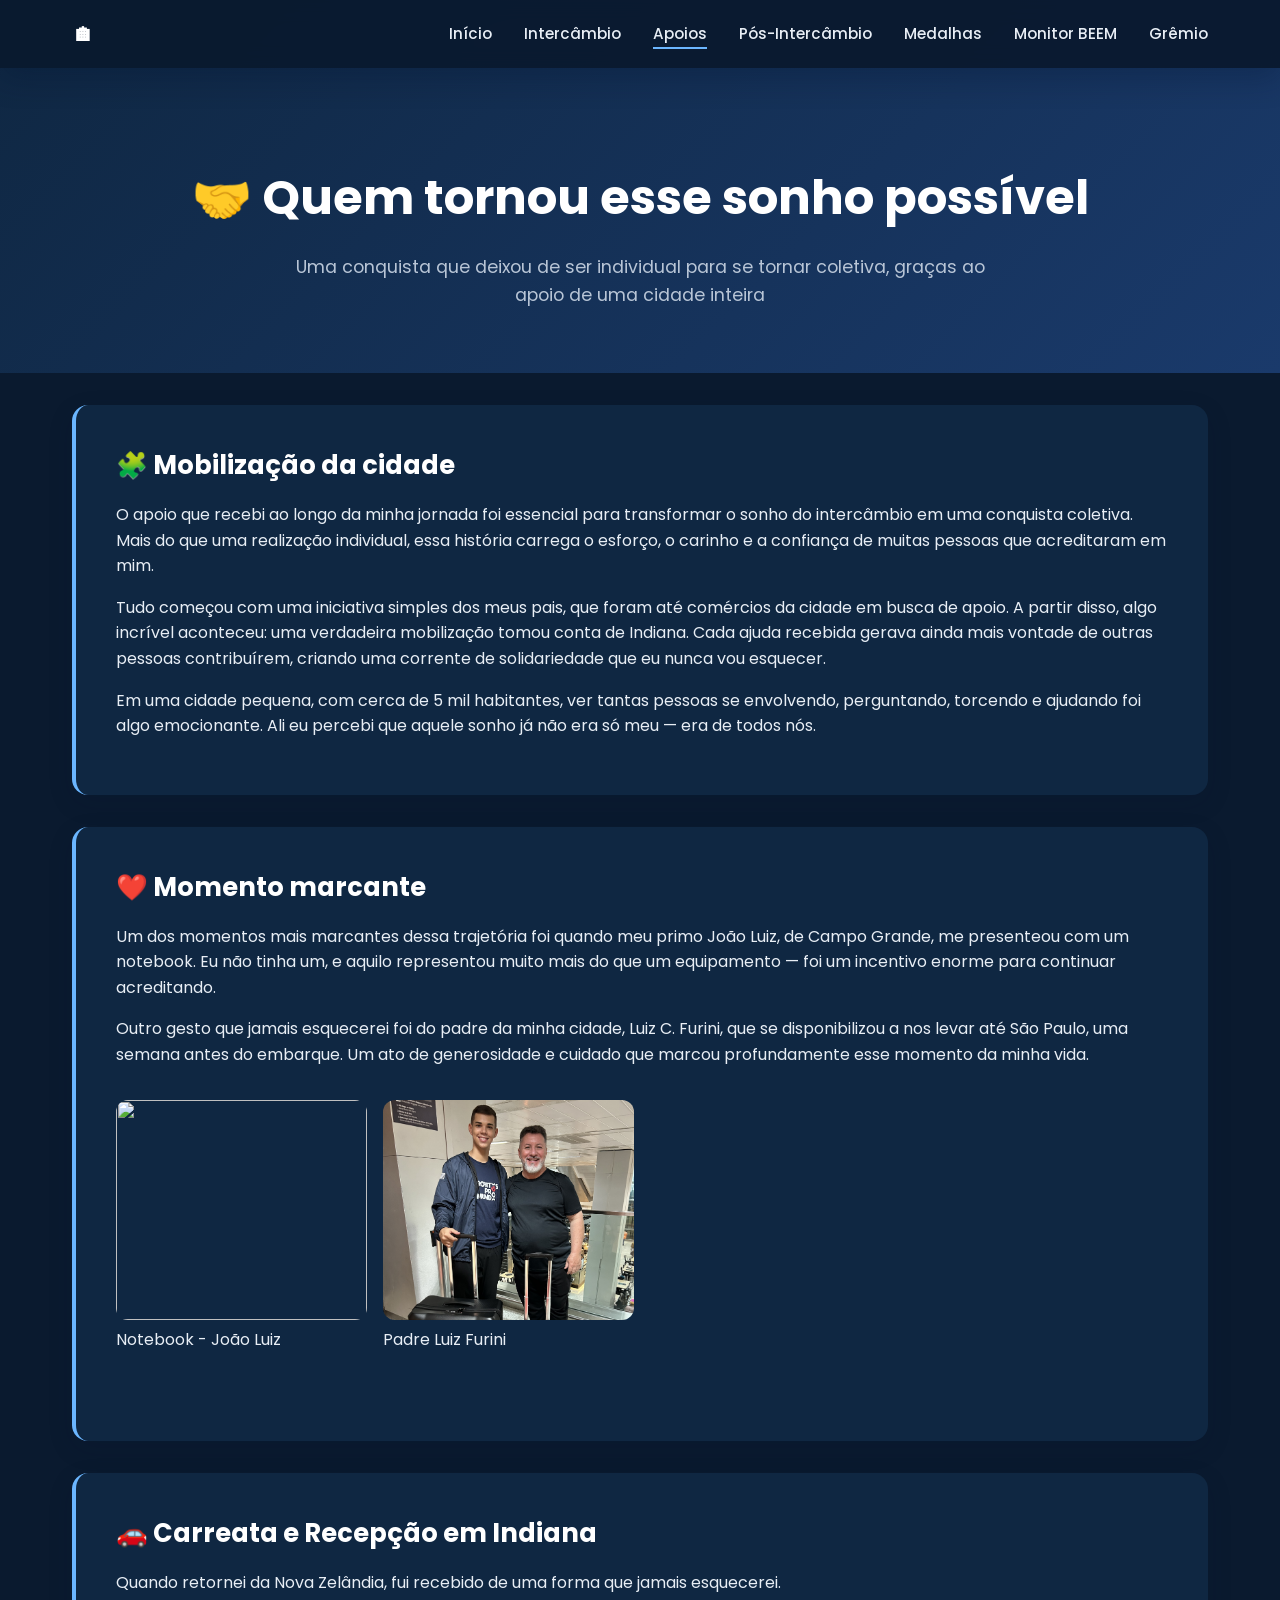
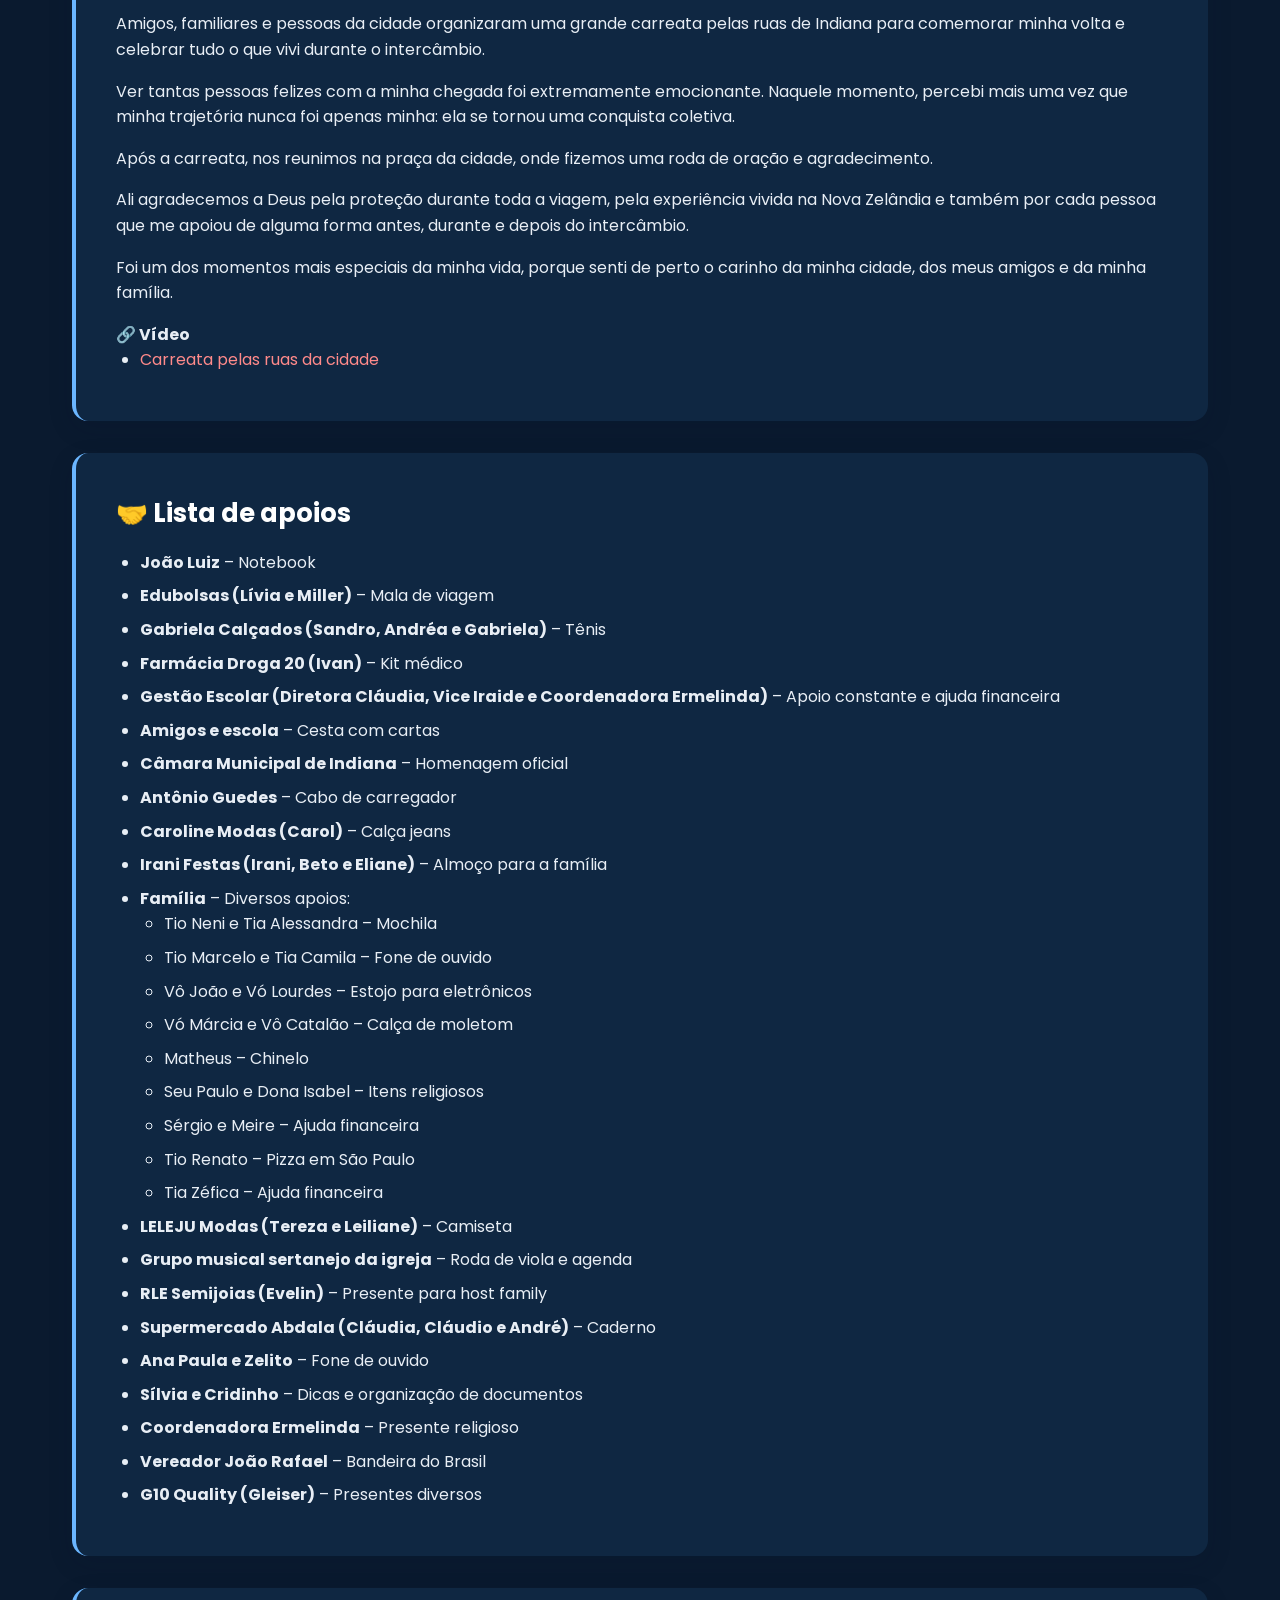
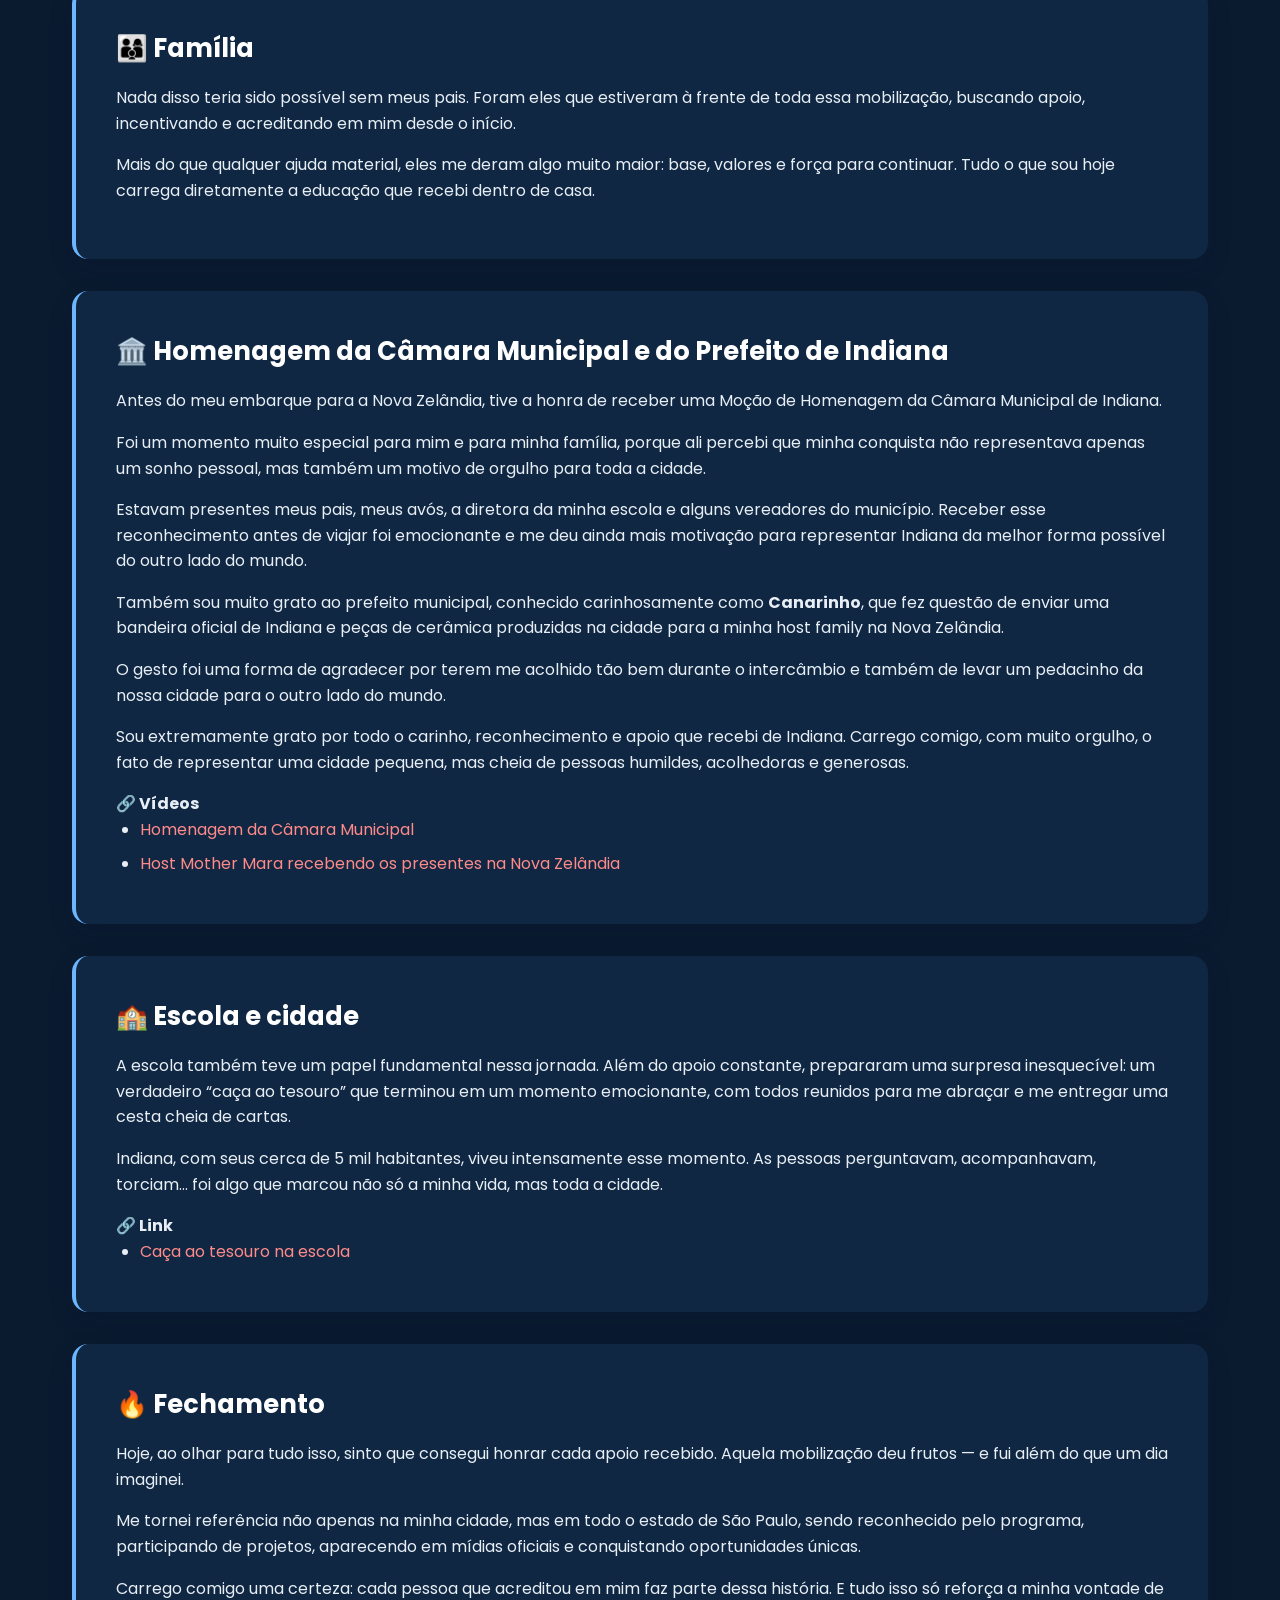
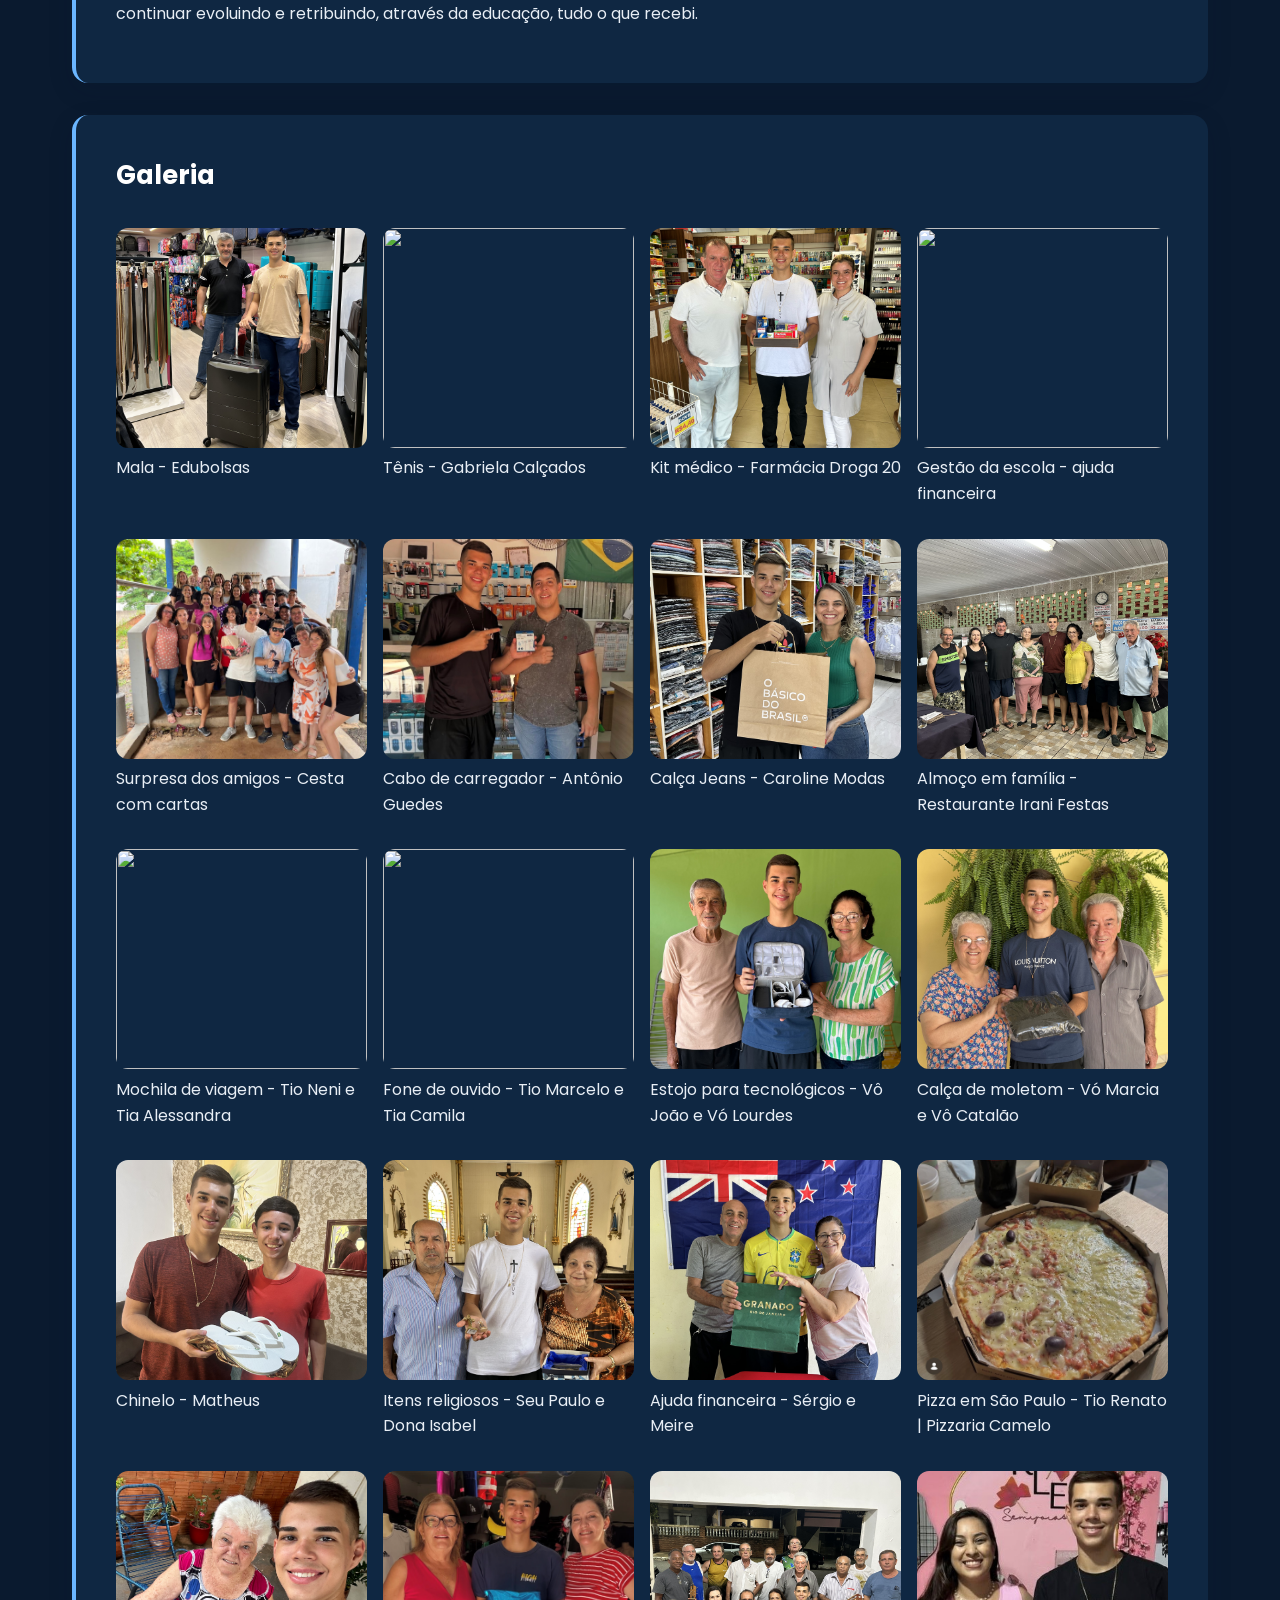
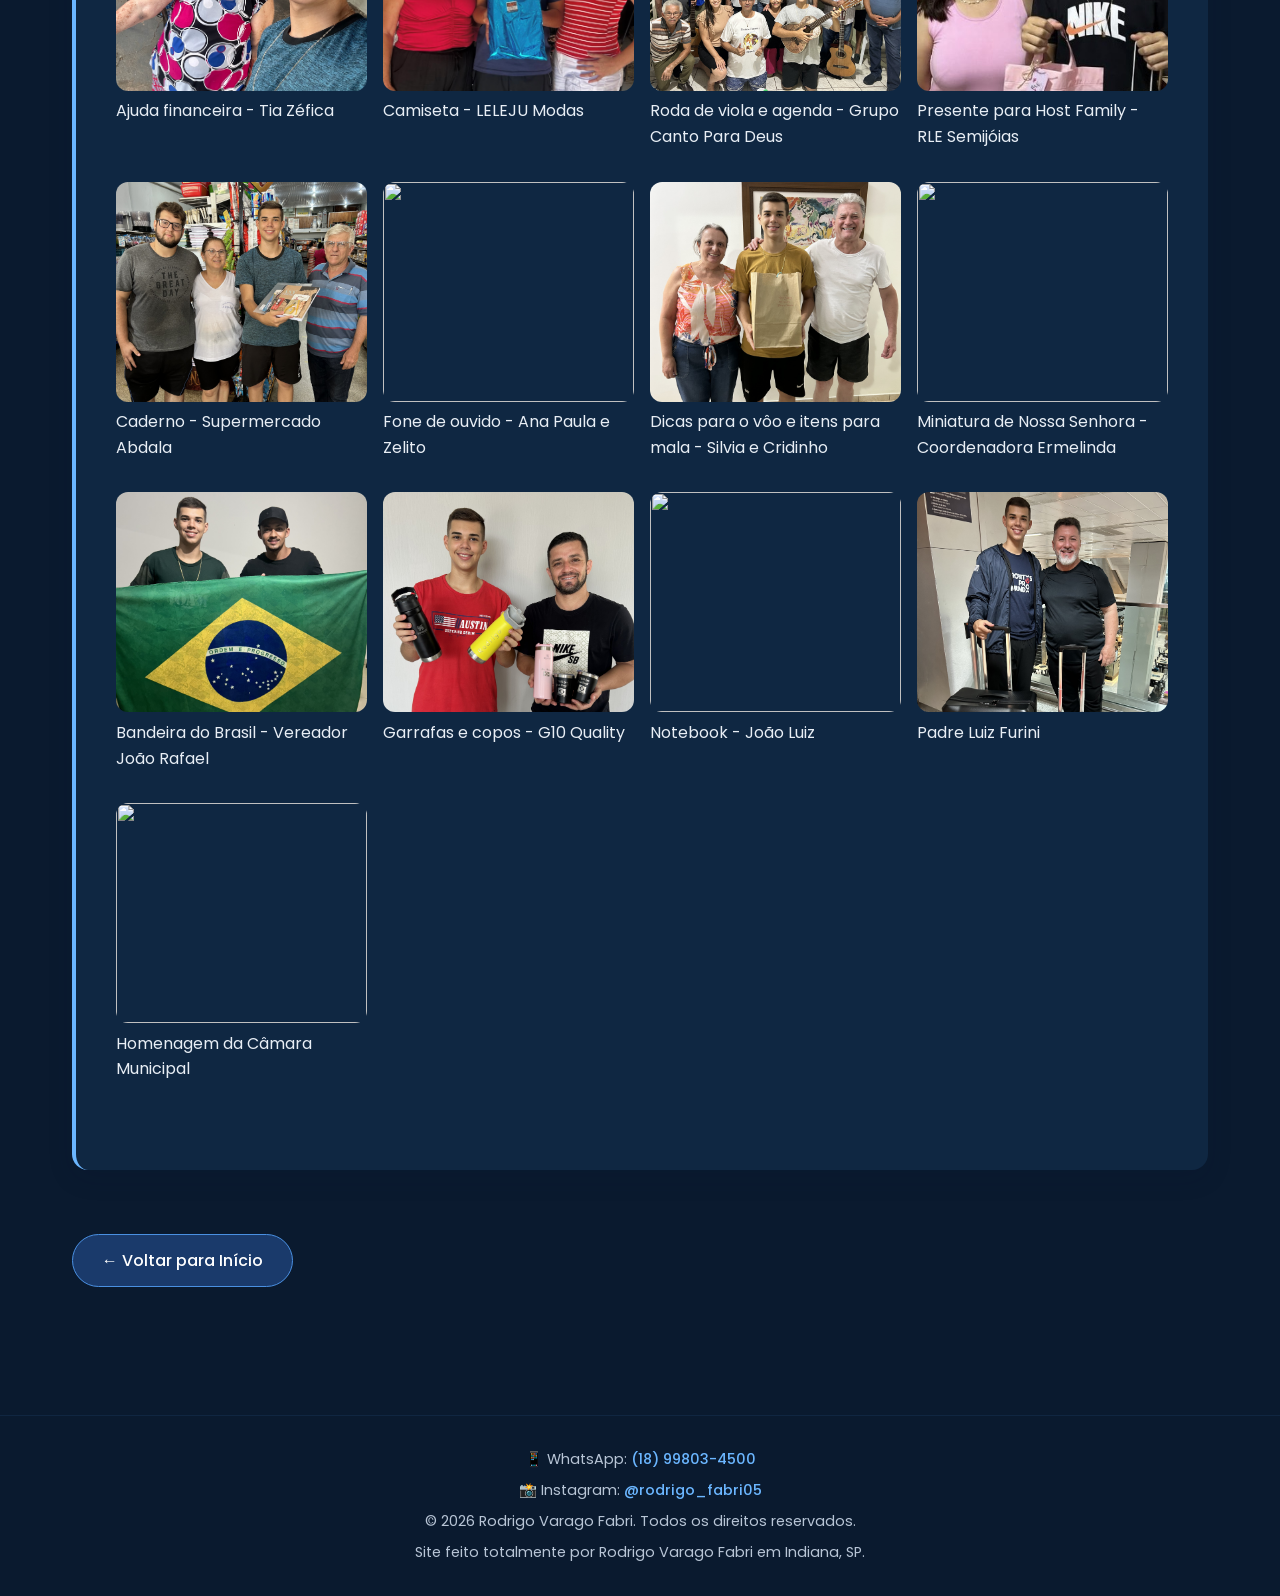
==== pages/apoio.html @ 4898eccb "primeiro envio" ====
<!DOCTYPE html>
<html lang="pt-BR">
<head>
  <meta charset="UTF-8" />
  <meta name="viewport" content="width=device-width, initial-scale=1.0" />
  <title>Intercâmbio | Rodrigo Varago Fabri</title>
  <meta name="description" content="Minha experiência de intercâmbio na Nova Zelândia pelo programa Prontos para o Mundo." />
  <link rel="preconnect" href="https://fonts.googleapis.com" />
  <link href="https://fonts.googleapis.com/css2?family=Poppins:wght@300;400;500;600;700&display=swap" rel="stylesheet" />
  <link rel="stylesheet" href="../css/style.css" />
</head>
<body>

  <!-- HEADER -->
  <header class="header">
    <nav class="nav-container">
      <a href="../index.html" class="logo">🏠︎<span></span></a>
      <button class="menu-toggle" aria-label="Abrir menu" onclick="document.querySelector('.nav-menu').classList.toggle('active')">☰</button>
      <ul class="nav-menu">
        <li><a href="../index.html">Início</a></li>
        <li><a href="intercambio.html">Intercâmbio</a></li>
        <li><a href="apoio.html" class="active">Apoios</a></li>
        <li><a href="pos-intercambio.html">Pós-Intercâmbio</a></li>
        <li><a href="medalhas.html">Medalhas</a></li>
        <li><a href="monitor.html">Monitor BEEM</a></li>
        <li><a href="gremio.html">Grêmio</a></li>
      </ul>
    </nav>
  </header>

  <!-- HERO DA PÁGINA -->
  <section class="page-hero">
    <h1>🤝 Quem tornou esse sonho possível</h1>
    <p>Uma conquista que deixou de ser individual para se tornar coletiva, graças ao apoio de uma cidade inteira</p>
  </section>

  <!-- CONTEÚDO -->
  <main class="section">

    <div class="content-block">
      <h2>🧩 Mobilização da cidade</h2>
      <p>
      O apoio que recebi ao longo da minha jornada foi essencial para transformar
      o sonho do intercâmbio em uma conquista coletiva. Mais do que uma realização
      individual, essa história carrega o esforço, o carinho e a confiança de muitas
      pessoas que acreditaram em mim.
      </p>

      <p>
      Tudo começou com uma iniciativa simples dos meus pais, que foram até comércios
      da cidade em busca de apoio. A partir disso, algo incrível aconteceu: uma verdadeira
      mobilização tomou conta de Indiana. Cada ajuda recebida gerava ainda mais vontade
      de outras pessoas contribuírem, criando uma corrente de solidariedade que eu nunca
      vou esquecer.
      </p>

      <p>
      Em uma cidade pequena, com cerca de 5 mil habitantes, ver tantas pessoas se
      envolvendo, perguntando, torcendo e ajudando foi algo emocionante. Ali eu percebi
      que aquele sonho já não era só meu — era de todos nós.
      </p>
    </div>

    <div class="content-block">
      <h2>❤️ Momento marcante</h2>
      <p>
      Um dos momentos mais marcantes dessa trajetória foi quando meu primo João Luiz,
      de Campo Grande, me presenteou com um notebook. Eu não tinha um, e aquilo representou
      muito mais do que um equipamento — foi um incentivo enorme para continuar acreditando.
      </p>

      <p>
      Outro gesto que jamais esquecerei foi do padre da minha cidade, Luiz C. Furini, que se disponibilizou
      a nos levar até São Paulo, uma semana antes do embarque. Um ato de generosidade e cuidado
      que marcou profundamente esse momento da minha vida.
      </p>

      <div class="gallery">
        <div class="gallery-card">
          <img src="../images/apoio1.jpg" class="gallery-item">
          <p class="caption">Notebook - João Luiz</p>
        </div>

        <div class="gallery-card">
          <img src="../images/apoio0.jpg" class="gallery-item">
          <p class="caption">Padre Luiz Furini</p>
        </div>

      </div>
    </div>

    <div class="content-block">

      <h2>🚗 Carreata e Recepção em Indiana</h2>

      <p>
        Quando retornei da Nova Zelândia, fui recebido de uma forma
        que jamais esquecerei.
      </p>

      <p>
        Amigos, familiares e pessoas da cidade organizaram uma grande carreata
        pelas ruas de Indiana para comemorar minha volta e celebrar tudo
        o que vivi durante o intercâmbio.
      </p>

      <p>
        Ver tantas pessoas felizes com a minha chegada foi extremamente emocionante.
        Naquele momento, percebi mais uma vez que minha trajetória nunca foi apenas minha:
        ela se tornou uma conquista coletiva.
      </p>

      <p>
        Após a carreata, nos reunimos na praça da cidade,
        onde fizemos uma roda de oração e agradecimento.
      </p>

      <p>
        Ali agradecemos a Deus pela proteção durante toda a viagem,
        pela experiência vivida na Nova Zelândia e também por cada pessoa
        que me apoiou de alguma forma antes, durante e depois do intercâmbio.
      </p>

      <p>
        Foi um dos momentos mais especiais da minha vida,
        porque senti de perto o carinho da minha cidade,
        dos meus amigos e da minha família.
      </p>

      <div class="links-area">

        <h4>🔗 Vídeo</h4>

        <ul>
          <li>
            <a href="https://www.instagram.com/p/DItQy3nMpRy/" target="_blank">
              Carreata pelas ruas da cidade
            </a>
          </li>
        </ul>

      </div>

    </div>

    <!-- DURANTE O INTERCÂMBIO -->
    <div class="content-block">
      <h2>🤝 Lista de apoios</h2>
      <ul>
        <li><strong>João Luiz</strong> – Notebook</li>
        <li><strong>Edubolsas (Lívia e Miller)</strong> – Mala de viagem</li>
        <li><strong>Gabriela Calçados (Sandro, Andréa e Gabriela)</strong> – Tênis</li>
        <li><strong>Farmácia Droga 20 (Ivan)</strong> – Kit médico</li>
        <li><strong>Gestão Escolar (Diretora Cláudia, Vice Iraide e Coordenadora Ermelinda)</strong> – Apoio constante e ajuda financeira</li>
        <li><strong>Amigos e escola</strong> – Cesta com cartas</li>
        <li><strong>Câmara Municipal de Indiana</strong> – Homenagem oficial</li>
        <li><strong>Antônio Guedes</strong> – Cabo de carregador</li>
        <li><strong>Caroline Modas (Carol)</strong> – Calça jeans</li>
        <li><strong>Irani Festas (Irani, Beto e Eliane)</strong> – Almoço para a família</li>

        <li><strong>Família</strong> – Diversos apoios:
          <ul>
            <li>Tio Neni e Tia Alessandra – Mochila</li>
            <li>Tio Marcelo e Tia Camila – Fone de ouvido</li>
            <li>Vô João e Vó Lourdes – Estojo para eletrônicos</li>
            <li>Vó Márcia e Vô Catalão – Calça de moletom</li>
            <li>Matheus – Chinelo</li>
            <li>Seu Paulo e Dona Isabel – Itens religiosos</li>
            <li>Sérgio e Meire – Ajuda financeira</li>
            <li>Tio Renato – Pizza em São Paulo</li>
            <li>Tia Zéfica – Ajuda financeira</li>
          </ul>
        </li>

        <li><strong>LELEJU Modas (Tereza e Leiliane)</strong> – Camiseta</li>
        <li><strong>Grupo musical sertanejo da igreja</strong> – Roda de viola e agenda</li>
        <li><strong>RLE Semijoias (Evelin)</strong> – Presente para host family</li>
        <li><strong>Supermercado Abdala (Cláudia, Cláudio e André)</strong> – Caderno</li>
        <li><strong>Ana Paula e Zelito</strong> – Fone de ouvido</li>
        <li><strong>Sílvia e Cridinho</strong> – Dicas e organização de documentos</li>
        <li><strong>Coordenadora Ermelinda</strong> – Presente religioso</li>
        <li><strong>Vereador João Rafael</strong> – Bandeira do Brasil</li>
        <li><strong>G10 Quality (Gleiser)</strong> – Presentes diversos</li>
      </ul>
    </div>

    <div class="content-block">
      <h2>👨‍👩‍👦 Família</h2>
      <p>
      Nada disso teria sido possível sem meus pais. Foram eles que estiveram à frente
      de toda essa mobilização, buscando apoio, incentivando e acreditando em mim
      desde o início.
      </p>

      <p>
      Mais do que qualquer ajuda material, eles me deram algo muito maior: base,
      valores e força para continuar. Tudo o que sou hoje carrega diretamente a
      educação que recebi dentro de casa.
      </p>
    </div>

    <div class="content-block">

      <h2>🏛️ Homenagem da Câmara Municipal e do Prefeito de Indiana</h2>

      <p>
        Antes do meu embarque para a Nova Zelândia, tive a honra de receber
        uma Moção de Homenagem da Câmara Municipal de Indiana.
      </p>

      <p>
        Foi um momento muito especial para mim e para minha família,
        porque ali percebi que minha conquista não representava apenas um sonho pessoal,
        mas também um motivo de orgulho para toda a cidade.
      </p>

      <p>
        Estavam presentes meus pais, meus avós, a diretora da minha escola
        e alguns vereadores do município. Receber esse reconhecimento
        antes de viajar foi emocionante e me deu ainda mais motivação
        para representar Indiana da melhor forma possível do outro lado do mundo.
      </p>

      <p>
        Também sou muito grato ao prefeito municipal,
        conhecido carinhosamente como <strong>Canarinho</strong>,
        que fez questão de enviar uma bandeira oficial de Indiana
        e peças de cerâmica produzidas na cidade para a minha host family
        na Nova Zelândia.
      </p>

      <p>
        O gesto foi uma forma de agradecer por terem me acolhido tão bem
        durante o intercâmbio e também de levar um pedacinho da nossa cidade
        para o outro lado do mundo.
      </p>

      <p>
        Sou extremamente grato por todo o carinho, reconhecimento e apoio
        que recebi de Indiana. Carrego comigo, com muito orgulho,
        o fato de representar uma cidade pequena,
        mas cheia de pessoas humildes, acolhedoras e generosas.
      </p>

      <div class="links-area">

        <h4>🔗 Vídeos</h4>

        <ul>
          <li>
            <a href="https://www.instagram.com/p/DEhmlTxJVEC/?img_index=1" target="_blank">
              Homenagem da Câmara Municipal
            </a>
          </li>

          <li>
            <a href="https://www.instagram.com/p/DJaKMAQv8VL/" target="_blank">
              Host Mother Mara recebendo os presentes na Nova Zelândia
            </a>
          </li>
        </ul>

      </div>

      </div>

    </div>

    <div class="content-block">
      <h2>🏫 Escola e cidade</h2>
      <p>
      A escola também teve um papel fundamental nessa jornada. Além do apoio constante,
      prepararam uma surpresa inesquecível: um verdadeiro “caça ao tesouro” que terminou
      em um momento emocionante, com todos reunidos para me abraçar e me entregar uma
      cesta cheia de cartas.
      </p>

      <p>
      Indiana, com seus cerca de 5 mil habitantes, viveu intensamente esse momento.
      As pessoas perguntavam, acompanhavam, torciam… foi algo que marcou não só a minha
      vida, mas toda a cidade.
      </p>

      <div class="links-area">

        <h4>🔗 Link</h4>

        <ul>
          <li>
            <a href="https://www.instagram.com/p/DDiSdiJhQyM/?img_index=1" target="_blank">
              Caça ao tesouro na escola
            </a>
          </li>
        </ul>

      </div>
    </div>


    <div class="content-block">
      <h2>🔥 Fechamento</h2>
      <p>
      Hoje, ao olhar para tudo isso, sinto que consegui honrar cada apoio recebido.
      Aquela mobilização deu frutos — e fui além do que um dia imaginei.
      </p>

      <p>
      Me tornei referência não apenas na minha cidade, mas em todo o estado de São Paulo,
      sendo reconhecido pelo programa, participando de projetos, aparecendo em mídias
      oficiais e conquistando oportunidades únicas.
      </p>

      <p>
      Carrego comigo uma certeza: cada pessoa que acreditou em mim faz parte dessa história.
      E tudo isso só reforça a minha vontade de continuar evoluindo e retribuindo, através
      da educação, tudo o que recebi.
      </p>
    </div>

    <div class="content-block">
      <h2>Galeria</h2>
      <div class="gallery">
        
        <div class="gallery-card">
          <img src="../images/apoio2.jpg" class="gallery-item">
          <p class="caption">Mala - Edubolsas</p>
        </div>
        <div class="gallery-card">
          <img src="../images/apoio3.jpg" class="gallery-item">
          <p class="caption">Tênis - Gabriela Calçados</p>
        </div>
        <div class="gallery-card">
          <img src="../images/apoio4.jpg" class="gallery-item">
          <p class="caption">Kit médico - Farmácia Droga 20</p>
        </div>
        <div class="gallery-card">
          <img src="../images/apoio5.jpg" class="gallery-item">
          <p class="caption">Gestão da escola - ajuda financeira</p>
        </div>
        <div class="gallery-card">
          <img src="../images/apoio6.jpg" class="gallery-item">
          <p class="caption">Surpresa dos amigos - Cesta com cartas</p>
        </div>
        
        <div class="gallery-card">
          <img src="../images/apoio8.jpg" class="gallery-item">
          <p class="caption">Cabo de carregador - Antônio Guedes</p>
        </div>
        <div class="gallery-card">
          <img src="../images/apoio9.jpg" class="gallery-item">
          <p class="caption">Calça Jeans - Caroline Modas</p>
        </div>
        <div class="gallery-card">
          <img src="../images/apoio10.jpg" class="gallery-item">
          <p class="caption">Almoço em família - Restaurante Irani Festas</p>
        </div>
        <div class="gallery-card">
          <img src="../images/apoio11.jpg" class="gallery-item">
          <p class="caption">Mochila de viagem - Tio Neni e Tia Alessandra</p>
        </div>
        <div class="gallery-card">
          <img src="../images/apoio12.jpg" class="gallery-item">
          <p class="caption">Fone de ouvido - Tio Marcelo e Tia Camila</p>
        </div>
        <div class="gallery-card">
          <img src="../images/apoio13.jpg" class="gallery-item">
          <p class="caption">Estojo para tecnológicos - Vô João e Vó Lourdes</p>
        </div>
        <div class="gallery-card">
          <img src="../images/apoio14.jpg" class="gallery-item">
          <p class="caption">Calça de moletom - Vó Marcia e Vô Catalão</p>
        </div>
        <div class="gallery-card">
          <img src="../images/apoio15.jpg" class="gallery-item">
          <p class="caption">Chinelo - Matheus</p>
        </div>
        <div class="gallery-card">
          <img src="../images/apoio16.jpg" class="gallery-item">
          <p class="caption">Itens religiosos - Seu Paulo e Dona Isabel</p>
        </div>
        <div class="gallery-card">
          <img src="../images/apoio17.jpg" class="gallery-item">
          <p class="caption">Ajuda financeira - Sérgio e Meire</p>
        </div>
        <div class="gallery-card">
          <img src="../images/apoio18.jpg" class="gallery-item">
          <p class="caption">Pizza em São Paulo - Tio Renato | Pizzaria Camelo</p>
        </div>
        <div class="gallery-card">
          <img src="../images/apoio19.jpg" class="gallery-item">
          <p class="caption">Ajuda financeira - Tia Zéfica</p>
        </div>
        <div class="gallery-card">
          <img src="../images/apoio20.jpg" class="gallery-item">
          <p class="caption">Camiseta - LELEJU Modas</p>
        </div>
        <div class="gallery-card">
          <img src="../images/apoio21.jpg" class="gallery-item">
          <p class="caption">Roda de viola e agenda - Grupo Canto Para Deus</p>
        </div>
        <div class="gallery-card">
          <img src="../images/apoio22.jpg" class="gallery-item">
          <p class="caption">Presente para Host Family - RLE Semijóias</p>
        </div>
        <div class="gallery-card">
          <img src="../images/apoio23.jpg" class="gallery-item">
          <p class="caption">Caderno - Supermercado Abdala</p>
        </div>
        <div class="gallery-card">
          <img src="../images/apoio24.jpg" class="gallery-item">
          <p class="caption">Fone de ouvido - Ana Paula e Zelito</p>
        </div>
        <div class="gallery-card">
          <img src="../images/apoio25.jpg" class="gallery-item">
          <p class="caption">Dicas para o vôo e itens para mala - Silvia e Cridinho</p>
        </div>
        <div class="gallery-card">
          <img src="../images/apoio26.jpg" class="gallery-item">
          <p class="caption">Miniatura de Nossa Senhora - Coordenadora Ermelinda</p>
        </div>
        <div class="gallery-card">
          <img src="../images/apoio27.jpg" class="gallery-item">
          <p class="caption">Bandeira do Brasil - Vereador João Rafael</p>
        </div>
        <div class="gallery-card">
          <img src="../images/apoio28.jpg" class="gallery-item">
          <p class="caption">Garrafas e copos - G10 Quality</p>
        </div>
        <div class="gallery-card">
          <img src="../images/apoio1.jpg" class="gallery-item">
          <p class="caption">Notebook - João Luiz</p>
        </div>
        <div class="gallery-card">
          <img src="../images/apoio0.jpg" class="gallery-item">
          <p class="caption">Padre Luiz Furini</p>
        </div>
        <div class="gallery-card">
          <img src="../images/apoio7.jpg" class="gallery-item">
          <p class="caption">Homenagem da Câmara Municipal</p>
        </div>
      </div>
    </div>


    <a href="../index.html" class="btn-back">← Voltar para Início</a>
  </main>

  <!-- FOOTER -->
  <footer class="footer">
    <div class="contato">
     <p>📱 WhatsApp: <a href="https://wa.me/55188034500" target="_blank">(18) 99803-4500</a></p>
     <p>📸 Instagram: <a href="https://instagram.com/rodrigo_fabri05" target="_blank">@rodrigo_fabri05</a></p>
    </div>

    <p>© 2026 Rodrigo Varago Fabri. Todos os direitos reservados.</p>
    <p>Site feito totalmente por Rodrigo Varago Fabri em Indiana, SP.</p>
  </footer>

</body>
</html>
---- css/style.css ----
/* ============================================
   PORTFÓLIO - RODRIGO VARAGO FABRI
   Tema: Azul escuro elegante
   Fontes: Poppins (Google Fonts)
   ============================================ */

/* RESET BÁSICO */
* {
  margin: 0;
  padding: 0;
  box-sizing: border-box;
}

html {
  scroll-behavior: smooth;
}

/* VARIÁVEIS DE COR (paleta azul escuro elegante) */
:root {
  --azul-profundo: #0a1a2f;
  --azul-escuro: #0f2742;
  --azul-medio: #1a3a6b;
  --azul-claro: #4a90e2;
  --azul-acento: #6bb6ff;
  --dourado: #f4c430;
  --branco: #ffffff;
  --cinza-claro: #e8eef5;
  --cinza-texto: #b8c5d6;
  --sombra: 0 10px 30px rgba(0, 20, 50, 0.3);
  --sombra-card: 0 8px 24px rgba(0, 20, 50, 0.15);
  --transicao: all 0.3s ease;
}

body {
  font-family: 'Poppins', 'Montserrat', sans-serif;
  background-color: var(--azul-profundo);
  color: var(--cinza-claro);
  line-height: 1.6;
  overflow-x: hidden;
}

/* ============================================
   HEADER / MENU FIXO
   ============================================ */
.header {
  position: fixed;
  top: 0;
  left: 0;
  width: 100%;
  background: rgba(10, 26, 47, 0.95);
  backdrop-filter: blur(10px);
  z-index: 1000;
  box-shadow: var(--sombra);
  padding: 1rem 0;
}

.nav-container {
  max-width: 1200px;
  margin: 0 auto;
  padding: 0 2rem;
  display: flex;
  justify-content: space-between;
  align-items: center;
}

.logo {
  font-size: 1.4rem;
  font-weight: 700;
  color: var(--branco);
  text-decoration: none;
  letter-spacing: 1px;
}

.logo span {
  color: var(--azul-acento);
}

.nav-menu {
  display: flex;
  list-style: none;
  gap: 2rem;
}

.nav-menu a {
  color: var(--cinza-claro);
  text-decoration: none;
  font-weight: 500;
  font-size: 0.95rem;
  transition: var(--transicao);
  position: relative;
}

.nav-menu a::after {
  content: '';
  position: absolute;
  bottom: -5px;
  left: 0;
  width: 0;
  height: 2px;
  background: var(--azul-acento);
  transition: var(--transicao);
}

.nav-menu a:hover {
  color: var(--azul-acento);
}

.nav-menu a:hover::after,
.nav-menu a.active::after {
  width: 100%;
}

/* MENU MOBILE */
.menu-toggle {
  display: none;
  background: none;
  border: none;
  color: var(--branco);
  font-size: 1.8rem;
  cursor: pointer;
}

/* ============================================
   HERO SECTION (Página Inicial)
   ============================================ */
.hero {
  min-height: 100vh;
  display: flex;
  align-items: center;
  justify-content: center;
  padding: 8rem 2rem 4rem;
  background: linear-gradient(135deg, var(--azul-profundo) 0%, var(--azul-escuro) 50%, var(--azul-medio) 100%);
  position: relative;
  overflow: hidden;
}

.hero::before {
  content: '';
  position: absolute;
  top: -50%;
  right: -20%;
  width: 600px;
  height: 600px;
  background: radial-gradient(circle, rgba(74, 144, 226, 0.15) 0%, transparent 70%);
  border-radius: 50%;
}

.hero-content {
  max-width: 1200px;
  display: grid;
  grid-template-columns: 1fr 1fr;
  gap: 4rem;
  align-items: center;
  position: relative;
  z-index: 1;
}

.hero-text h1 {
  font-size: 3.5rem;
  font-weight: 700;
  color: var(--branco);
  margin-bottom: 1rem;
  line-height: 1.2;
  animation: fadeInUp 0.8s ease;
}

/* ============================================
   Distância "OLÁ..." de "INDIANA..."
   ============================================ */
.hero-text .location {
  margin-bottom: 1rem;
  display: inline-block;
}

.hero-text h1 span {
  background: linear-gradient(135deg, var(--azul-acento), var(--dourado));
  -webkit-background-clip: text;
  -webkit-text-fill-color: transparent;
  background-clip: text;
}

.hero-text .subtitle {
  font-size: 1.2rem;
  color: var(--cinza-texto);
  margin-bottom: 2rem;
  animation: fadeInUp 1s ease;
}

.hero-text .location {
  display: inline-flex;
  align-items: center;
  gap: 0.5rem;
  background: rgba(74, 144, 226, 0.15);
  padding: 0.5rem 1.2rem;
  border-radius: 30px;
  font-size: 0.9rem;
  color: var(--azul-acento);
  border: 1px solid rgba(74, 144, 226, 0.3);
  animation: fadeInUp 1.2s ease;
}

/* FOTO HERO - espaço para imagem */
.hero-image {
  display: flex;
  justify-content: center;
  animation: fadeIn 1.5s ease;
}

.hero-image .photo-frame {
  width: 380px;
  height: 380px;
  border-radius: 50%;
  background: linear-gradient(135deg, var(--azul-medio), var(--azul-claro));
  display: flex;
  align-items: center;
  justify-content: center;
  border: 5px solid rgba(74, 144, 226, 0.3);
  box-shadow: 0 20px 60px rgba(74, 144, 226, 0.3);
  overflow: hidden;

  /* SUA FOTO */
  background-image: url('../images/perfil.jpg');
  background-size: cover;
  background-position: center;
}

/* ============================================
   SEÇÃO SOBRE MIM
   ============================================ */
.section {
  padding: 2rem 2rem;
  max-width: 1200px;
  margin: 0 auto;
}

.section-title {
  font-size: 2.5rem;
  color: var(--branco);
  margin-bottom: 1rem;
  text-align: center;
  position: relative;
}

.section-title::after {
  content: '';
  display: block;
  width: 60px;
  height: 4px;
  background: linear-gradient(90deg, var(--azul-acento), var(--dourado));
  margin: 1rem auto 0;
  border-radius: 2px;
}

.section-subtitle {
  text-align: center;
  color: var(--cinza-texto);
  margin-bottom: 3rem;
  font-size: 1.1rem;
}

.about-content {
  background: var(--azul-escuro);
  padding: 3rem;
  border-radius: 20px;
  box-shadow: var(--sombra);
  border-left: 4px solid var(--azul-acento);
}

.about-content p {
  margin-bottom: 1rem;
  font-size: 1.05rem;
  color: var(--cinza-claro);
}

.about-highlights {
  display: grid;
  grid-template-columns: repeat(auto-fit, minmax(220px, 1fr));
  gap: 1.5rem;
  margin-top: 2rem;
}

.highlight-item {
  background: rgba(74, 144, 226, 0.1);
  padding: 1.5rem;
  border-radius: 12px;
  border: 1px solid rgba(74, 144, 226, 0.2);
  transition: var(--transicao);
}

.highlight-item:hover {
  transform: translateY(-5px);
  background: rgba(74, 144, 226, 0.15);
  border-color: var(--azul-acento);
}

.highlight-item .icon {
  font-size: 2rem;
  margin-bottom: 0.5rem;
}

.highlight-item h4 {
  color: var(--branco);
  margin-bottom: 0.3rem;
  font-size: 1rem;
}

.highlight-item p {
  font-size: 0.85rem;
  color: var(--cinza-texto);
  margin: 0;
}

/* ============================================
   GRID DE CARDS (navegação para outras páginas)
   ============================================ */
.cards-grid {
  display: grid;
  grid-template-columns: repeat(auto-fit, minmax(280px, 1fr));
  gap: 2rem;
  margin-top: 3rem;
}

.card {
  background: linear-gradient(145deg, var(--azul-escuro), var(--azul-medio));
  padding: 2.5rem 2rem;
  border-radius: 16px;
  text-align: center;
  text-decoration: none;
  color: var(--cinza-claro);
  transition: var(--transicao);
  box-shadow: var(--sombra-card);
  border: 1px solid rgba(74, 144, 226, 0.15);
  position: relative;
  overflow: hidden;
}

.card::before {
  content: '';
  position: absolute;
  top: 0;
  left: -100%;
  width: 100%;
  height: 100%;
  background: linear-gradient(90deg, transparent, rgba(74, 144, 226, 0.15), transparent);
  transition: left 0.6s ease;
}

.card:hover::before {
  left: 100%;
}

.card:hover {
  transform: translateY(-10px);
  box-shadow: 0 20px 40px rgba(74, 144, 226, 0.25);
  border-color: var(--azul-acento);
}

.card .card-icon {
  font-size: 3rem;
  margin-bottom: 1rem;
  display: inline-block;
  transition: var(--transicao);
}

.card:hover .card-icon {
  transform: scale(1.15) rotate(-5deg);
}

.card h3 {
  color: var(--branco);
  margin-bottom: 0.5rem;
  font-size: 1.3rem;
}

.card p {
  font-size: 0.9rem;
  color: var(--cinza-texto);
}

/* ============================================
   PÁGINAS INTERNAS - CONTEÚDO
   ============================================ */
.page-hero {
  padding: 10rem 2rem 4rem;
  text-align: center;
  background: linear-gradient(135deg, var(--azul-escuro), var(--azul-medio));
  position: relative;
}

.page-hero h1 {
  font-size: 3rem;
  color: var(--branco);
  margin-bottom: 1rem;
}

.page-hero p {
  color: var(--cinza-texto);
  font-size: 1.1rem;
  max-width: 700px;
  margin: 0 auto;
}

.content-block {
  background: var(--azul-escuro);
  padding: 2.5rem;
  border-radius: 16px;
  margin-bottom: 2rem;
  box-shadow: var(--sombra-card);
  border-left: 4px solid var(--azul-acento);
  transition: var(--transicao);
}

.content-block:hover {
  transform: translateX(5px);
  border-left-color: var(--dourado);
}

.content-block h2 {
  color: var(--branco);
  margin-bottom: 1rem;
  font-size: 1.6rem;
  display: flex;
  align-items: center;
  gap: 0.7rem;
}

.content-block h3 {
  color: var(--azul-acento);
  margin: 0rem 0 0.8rem;
  font-size: 1.2rem;
}

.content-block p {
  color: var(--cinza-claro);
  margin-bottom: 1rem;
}

.content-block ul {
  margin-left: 1.5rem;
  color: var(--cinza-claro);
}

.content-block ul li {
  margin-bottom: 0.5rem;
}

/* GALERIA DE IMAGENS */
.gallery {
  display: grid;
  grid-template-columns: repeat(auto-fill, minmax(220px, 1fr));
  gap: 1rem;
  margin: 2rem 0;
}

.gallery-item {
  width: 100%;
  height: 220px; /* altura padrão */
  object-fit: cover; /* MUITO IMPORTANTE */
  border-radius: 12px;
  transition: var(--transicao);
  cursor: pointer;
}

.gallery-item:hover {
  transform: scale(1.05);
  box-shadow: 0 10px 30px rgba(74, 144, 226, 0.4);
}

/* MEDALHAS */
.medals-grid {
  display: grid;
  grid-template-columns: repeat(auto-fit, minmax(280px, 1fr));
  gap: 2rem;
  margin-top: 3rem;
}

.medal-card {
  background: var(--azul-escuro);
  padding: 2.5rem 2rem;
  border-radius: 16px;
  text-align: center;
  box-shadow: var(--sombra-card);
  border: 1px solid rgba(74, 144, 226, 0.15);
  transition: var(--transicao);
  position: relative;
  overflow: hidden;
}

.medal-card:hover {
  transform: translateY(-8px);
  box-shadow: 0 20px 40px rgba(244, 196, 48, 0.2);
}

.medal-card .medal-icon {
  font-size: 4rem;
  margin-bottom: 1rem;
  display: block;
}

.medal-card.gold { border-top: 5px solid #f4c430; }
.medal-card.silver { border-top: 5px solid #c0c0c0; }
.medal-card.bronze { border-top: 5px solid #cd7f32; }

.medal-card h3 {
  color: var(--branco);
  margin-bottom: 0.5rem;
  font-size: 1.3rem;
}

.medal-card .medal-name {
  color: var(--azul-acento);
  font-weight: 600;
  margin-bottom: 1rem;
  font-size: 0.95rem;
}

.medal-card p {
  color: var(--cinza-texto);
  font-size: 0.9rem;
}

/* TIMELINE */
.timeline {
  position: relative;
  padding-left: 2rem;
  margin: 2rem 0;
  border-left: 3px solid var(--azul-medio);
}

.timeline-item {
  margin-bottom: 2rem;
  position: relative;
}

.timeline-item::before {
  content: '';
  position: absolute;
  left: -2.6rem;
  top: 0.5rem;
  width: 16px;
  height: 16px;
  background: var(--azul-acento);
  border-radius: 50%;
  border: 3px solid var(--azul-profundo);
  box-shadow: 0 0 0 3px var(--azul-acento);
}

.timeline-item h4 {
  color: var(--branco);
  margin-bottom: 0.3rem;
}

.timeline-item p {
  color: var(--cinza-texto);
  font-size: 0.95rem;
}

/* BOTÃO VOLTAR */
.btn-back {
  display: inline-flex;
  align-items: center;
  gap: 0.5rem;
  background: var(--azul-medio);
  color: var(--branco);
  padding: 0.8rem 1.8rem;
  border-radius: 30px;
  text-decoration: none;
  font-weight: 500;
  transition: var(--transicao);
  margin: 2rem 0;
  border: 1px solid var(--azul-claro);
}

.btn-back:hover {
  background: var(--azul-claro);
  transform: translateX(-5px);
  box-shadow: 0 8px 20px rgba(74, 144, 226, 0.3);
}

/* ============================================
   FOOTER
   ============================================ */
.footer {
  background: var(--azul-profundo);
  padding: 3rem 2rem 1.5rem;
  border-top: 1px solid rgba(74, 144, 226, 0.1);
  text-align: center;
  margin-top: 4rem;
}

.footer p {
  color: var(--cinza-texto);
  font-size: 0.9rem;
  margin-bottom: 0.5rem;
}

.footer .heart {
  color: #ff6b6b;
}

/* ============================================
   ANIMAÇÕES
   ============================================ */
@keyframes fadeInUp {
  from {
    opacity: 0;
    transform: translateY(30px);
  }
  to {
    opacity: 1;
    transform: translateY(0);
  }
}

@keyframes fadeIn {
  from { opacity: 0; }
  to { opacity: 1; }
}

@keyframes float {
  0%, 100% { transform: translateY(0); }
  50% { transform: translateY(-10px); }
}

.float {
  animation: float 3s ease-in-out infinite;
}

/* ============================================
   RESPONSIVO (MOBILE)
   ============================================ */
@media (max-width: 900px) {
  .hero-content {
    grid-template-columns: 1fr;
    text-align: center;
    gap: 2rem;
  }

  .hero-text h1 {
    font-size: 2.5rem;
  }

  .hero-image .photo-frame {
    width: 280px;
    height: 280px;
  }

  .menu-toggle {
    display: block;
  }

  .nav-menu {
    position: fixed;
    top: 70px;
    right: -100%;
    flex-direction: column;
    background: var(--azul-escuro);
    width: 80%;
    max-width: 300px;
    height: calc(100vh - 70px);
    padding: 2rem;
    transition: right 0.4s ease;
    box-shadow: -10px 0 30px rgba(0,0,0,0.3);
  }

  .nav-menu.active {
    right: 0;
  }

  .section {
    padding: 4rem 1.5rem;
  }

  .section-title {
    font-size: 2rem;
  }

  .page-hero h1 {
    font-size: 2.2rem;
  }

  .about-content,
  .content-block {
    padding: 1.8rem;
  }
}

@media (max-width: 500px) {
  .hero-text h1 {
    font-size: 2rem;
  }

  .nav-container {
    padding: 0 1.2rem;
  }

  .logo {
    font-size: 1.1rem;
  }
}

.contato {
  margin-top: -1rem;
}

.contato a {
  color: var(--azul-acento);
  text-decoration: none;
  font-weight: 500;
}

.contato a:hover {
  text-decoration: underline;
}

.experiencias-grid {
  display: grid;
  grid-template-columns: repeat(auto-fit, minmax(250px, 1fr));
  gap: 1.5rem;
  margin-top: 2rem;
}

.exp-card {
  background: linear-gradient(145deg, var(--azul-escuro), var(--azul-medio));
  padding: 1.8rem;
  border-radius: 14px;
  text-decoration: none;
  color: var(--cinza-claro);
  transition: var(--transicao);
  border: 1px solid rgba(74, 144, 226, 0.15);
}

.exp-card:hover {
  transform: translateY(-8px);
  box-shadow: 0 15px 35px rgba(74, 144, 226, 0.25);
  border-color: var(--azul-acento);
}

.exp-card h3 {
  color: var(--branco);
  margin-bottom: 0.5rem;
}

.exp-card p {
  font-size: 0.9rem;
  color: var(--cinza-texto);
}

.links-area a {
  color: #ff8a8a;
  text-decoration: none;
  transition: 0.3s;
}

.links-area a:hover {
  color: #ffb3b3;
  text-decoration: underline;
}

.links-area a:visited {
  color: #ff8a8a;
}
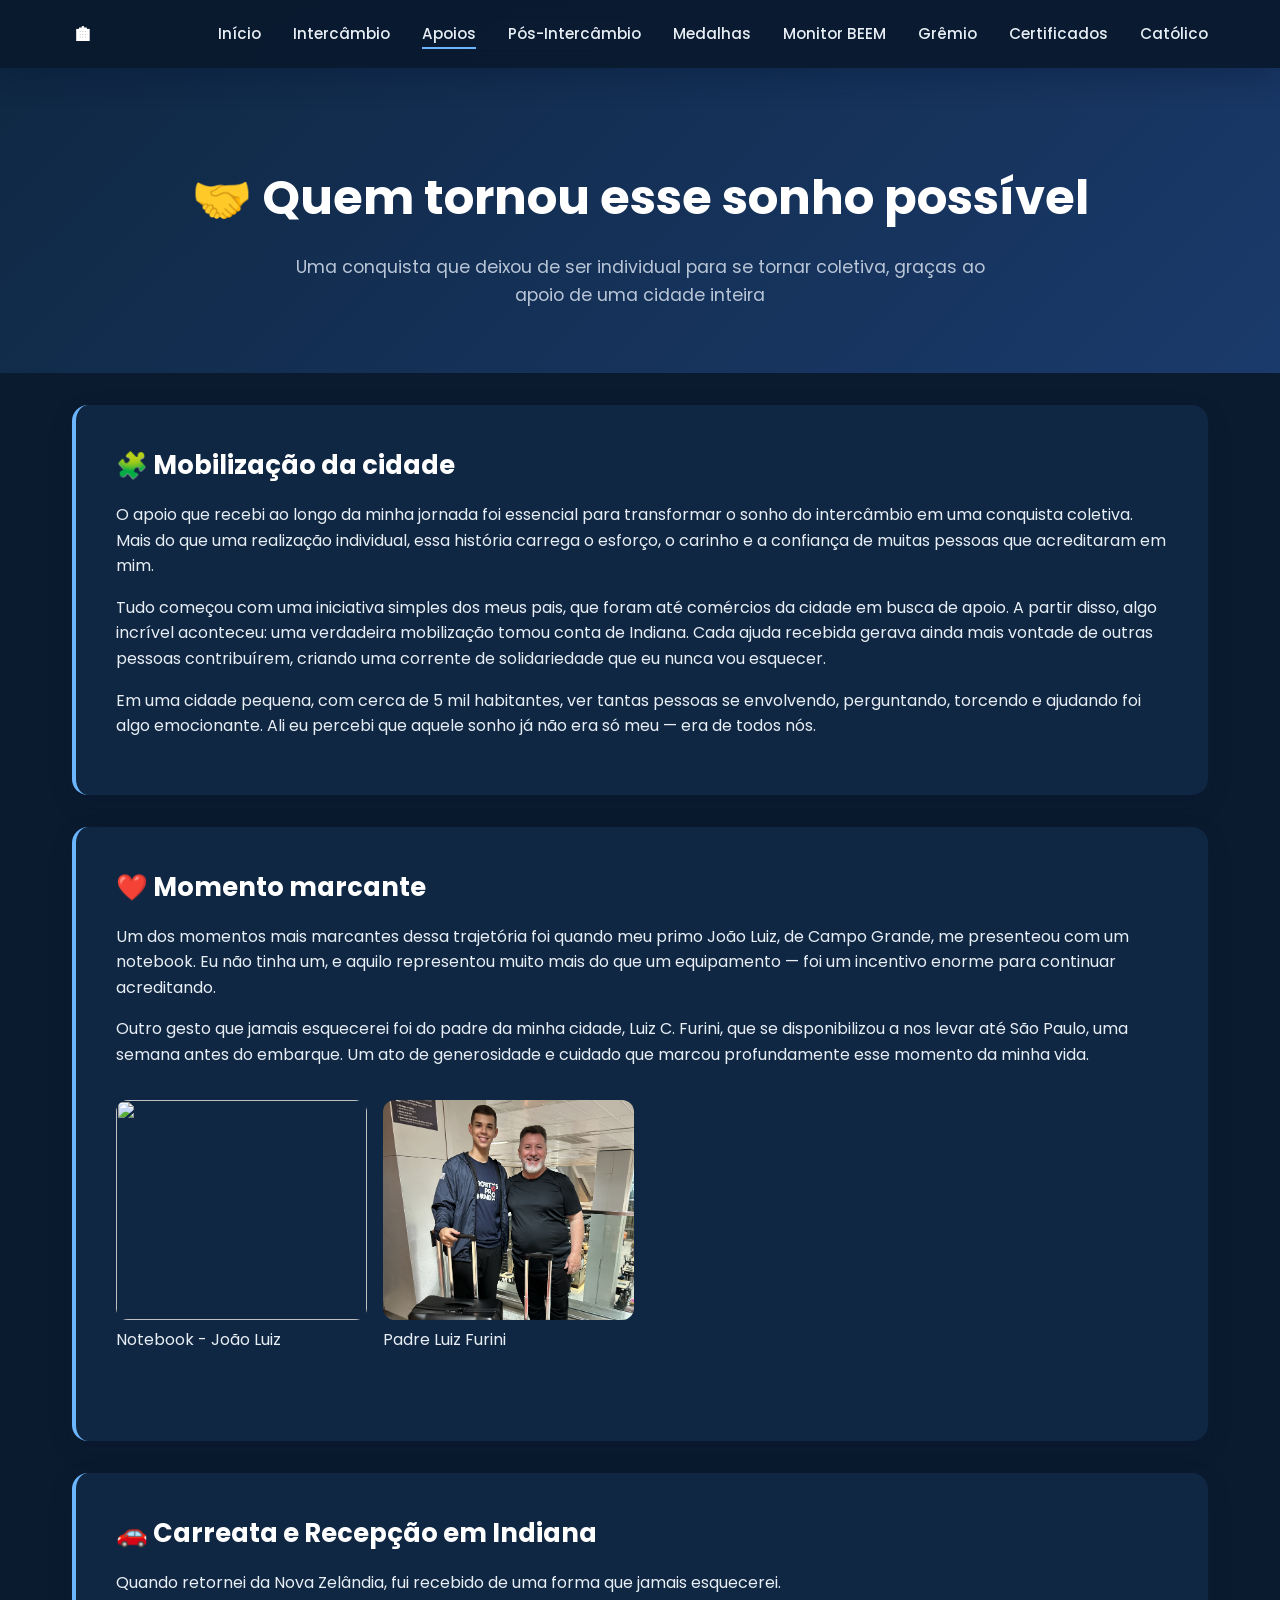
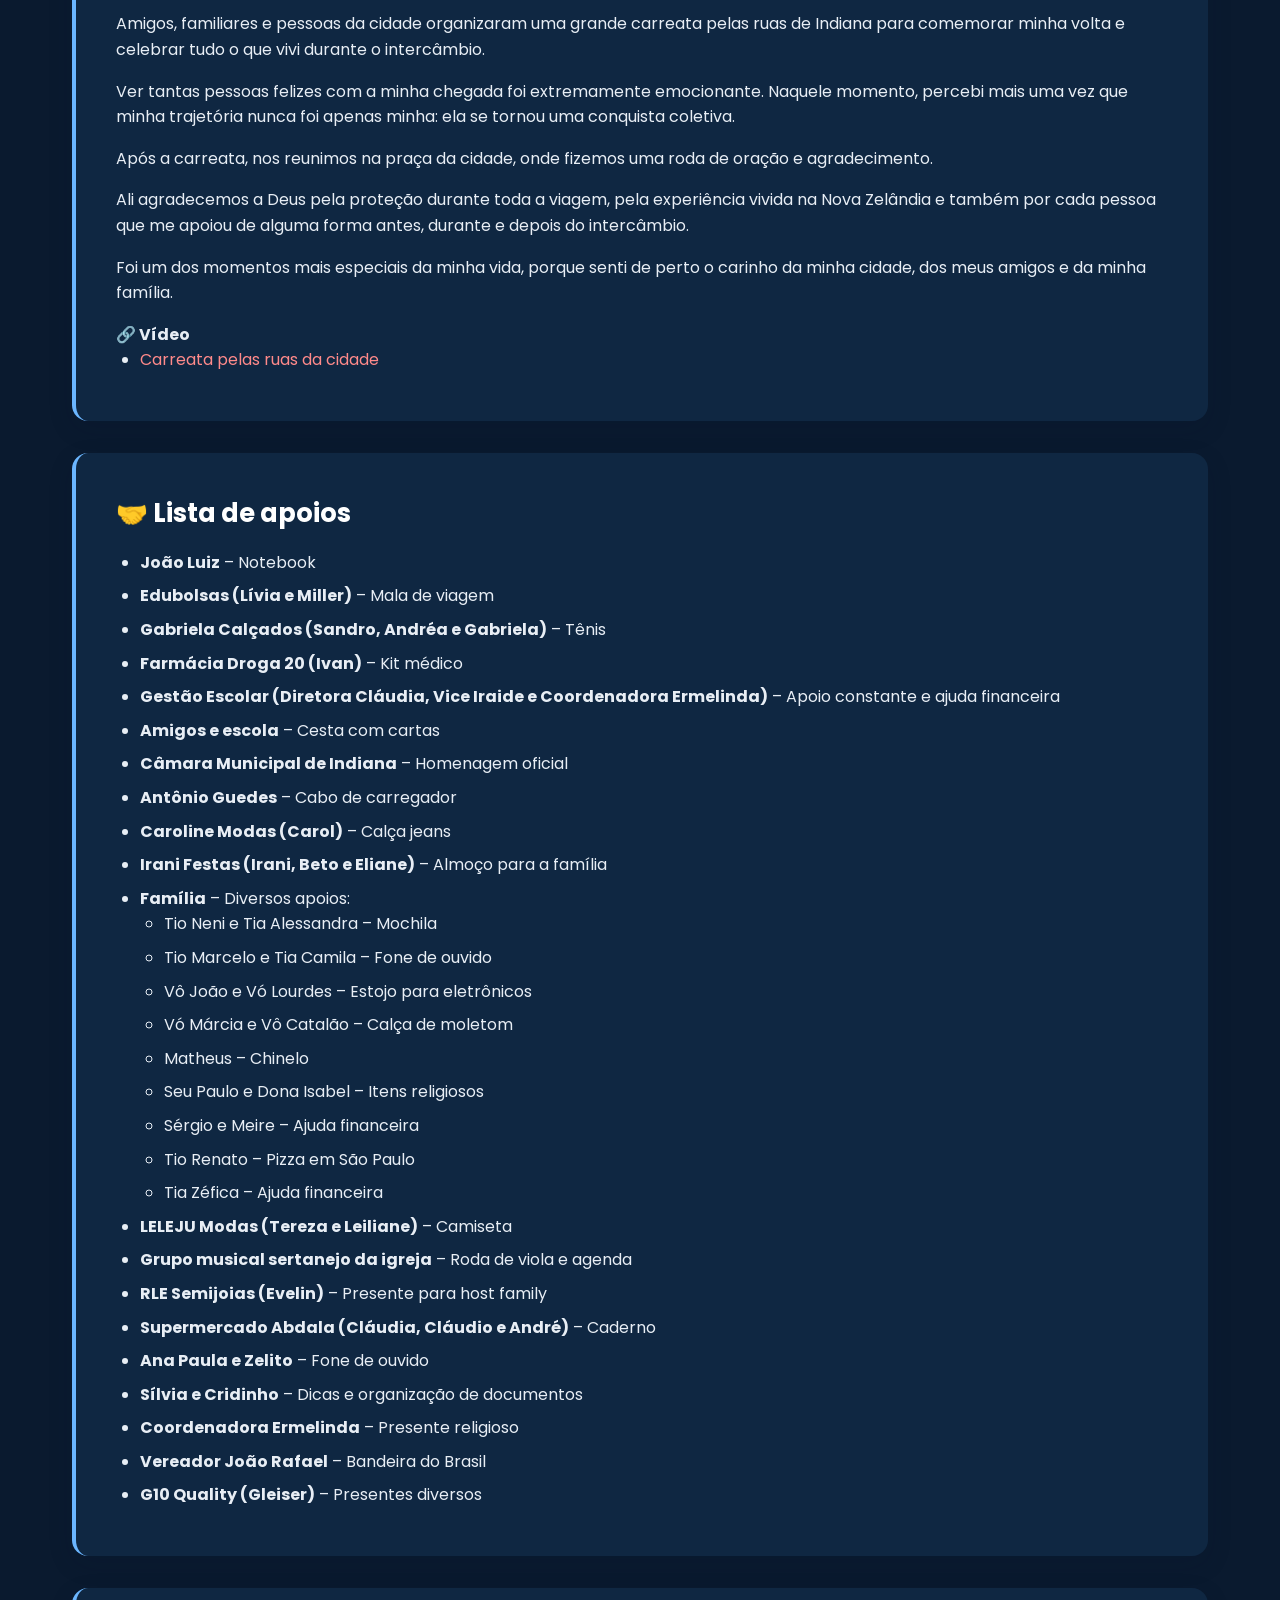
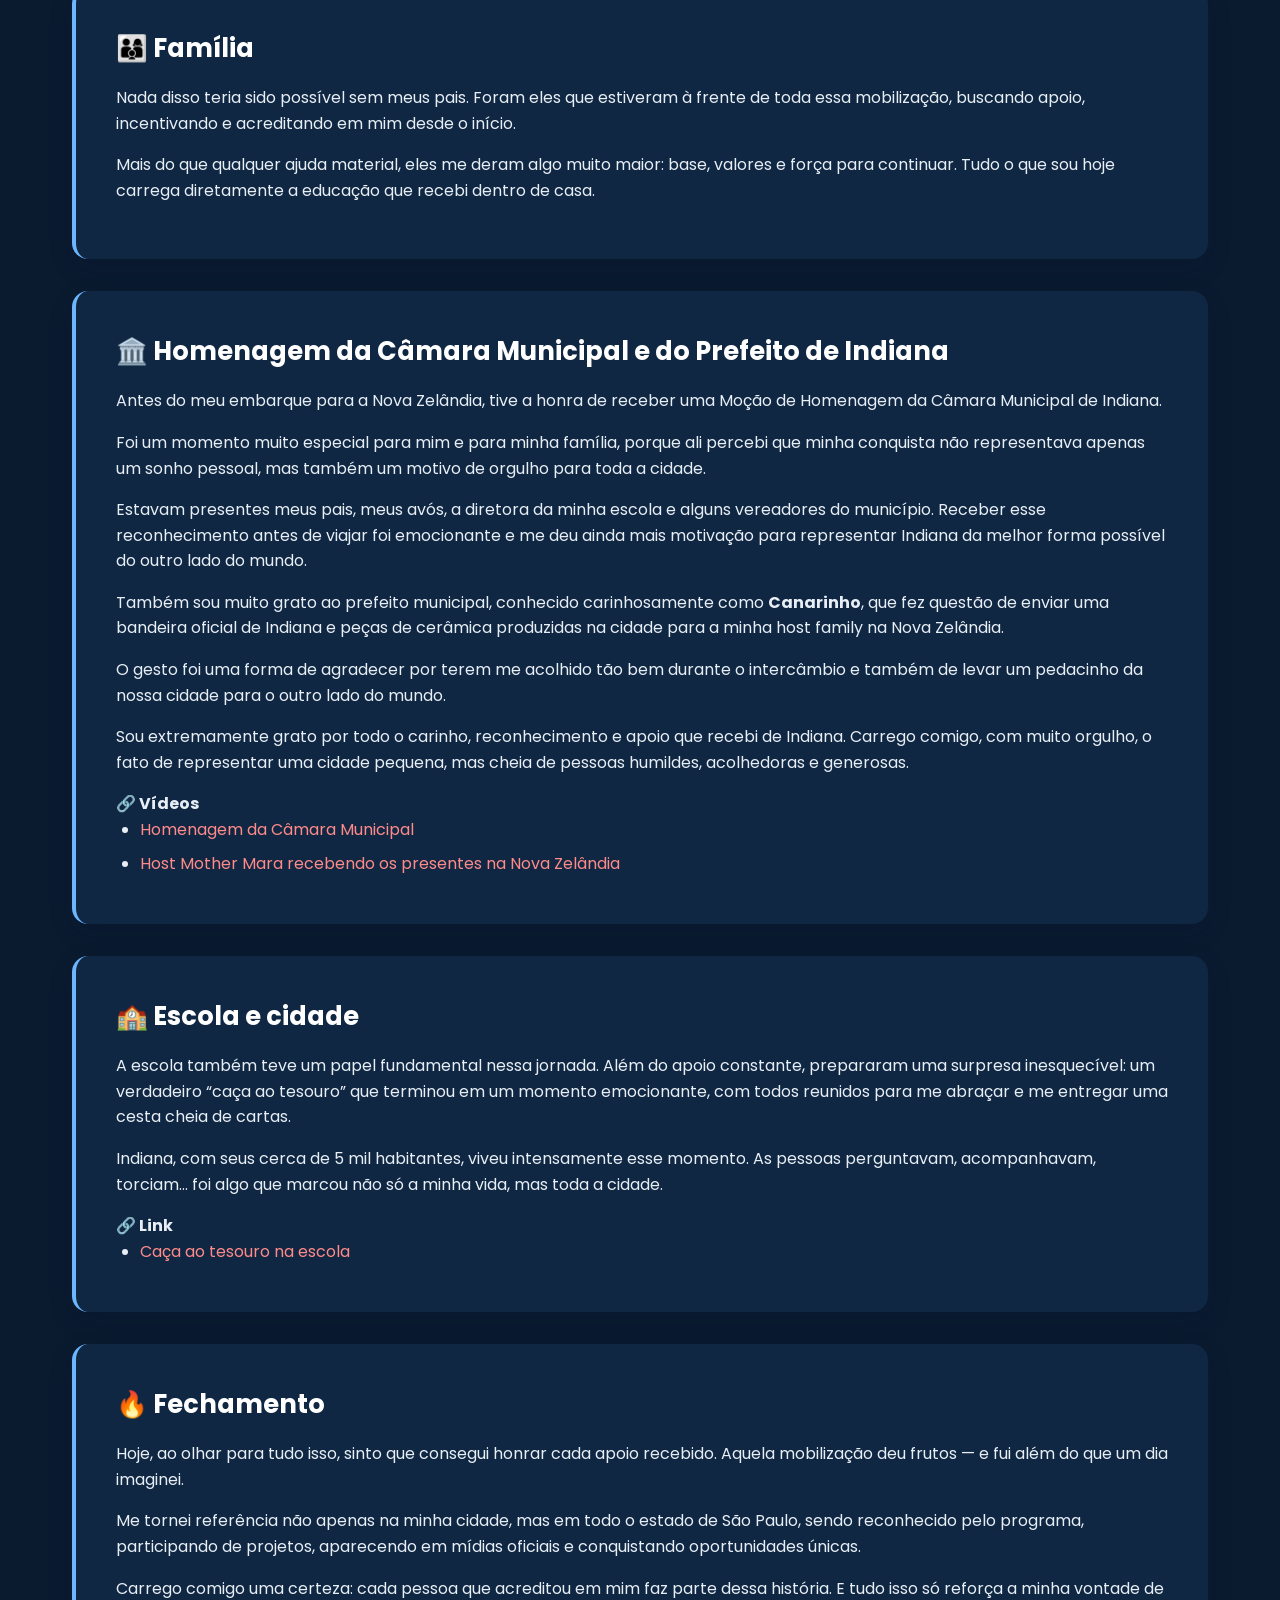
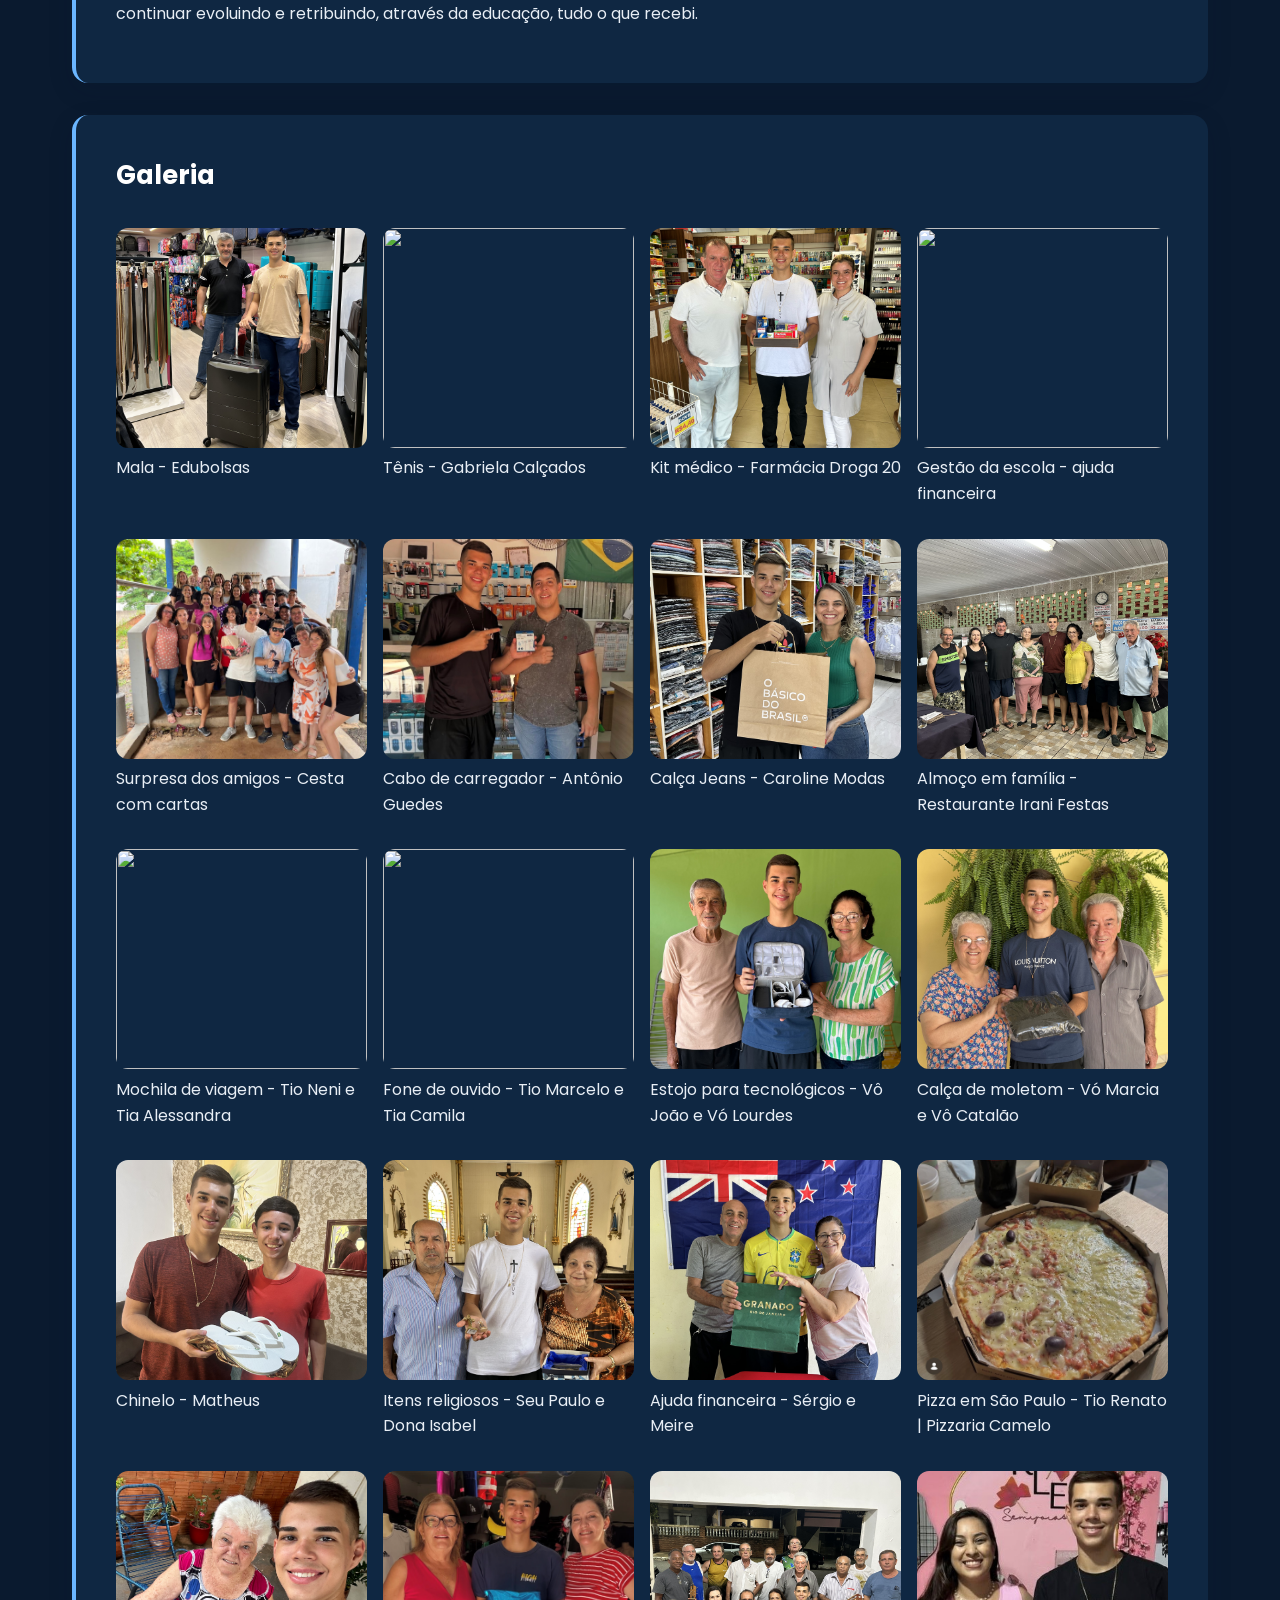
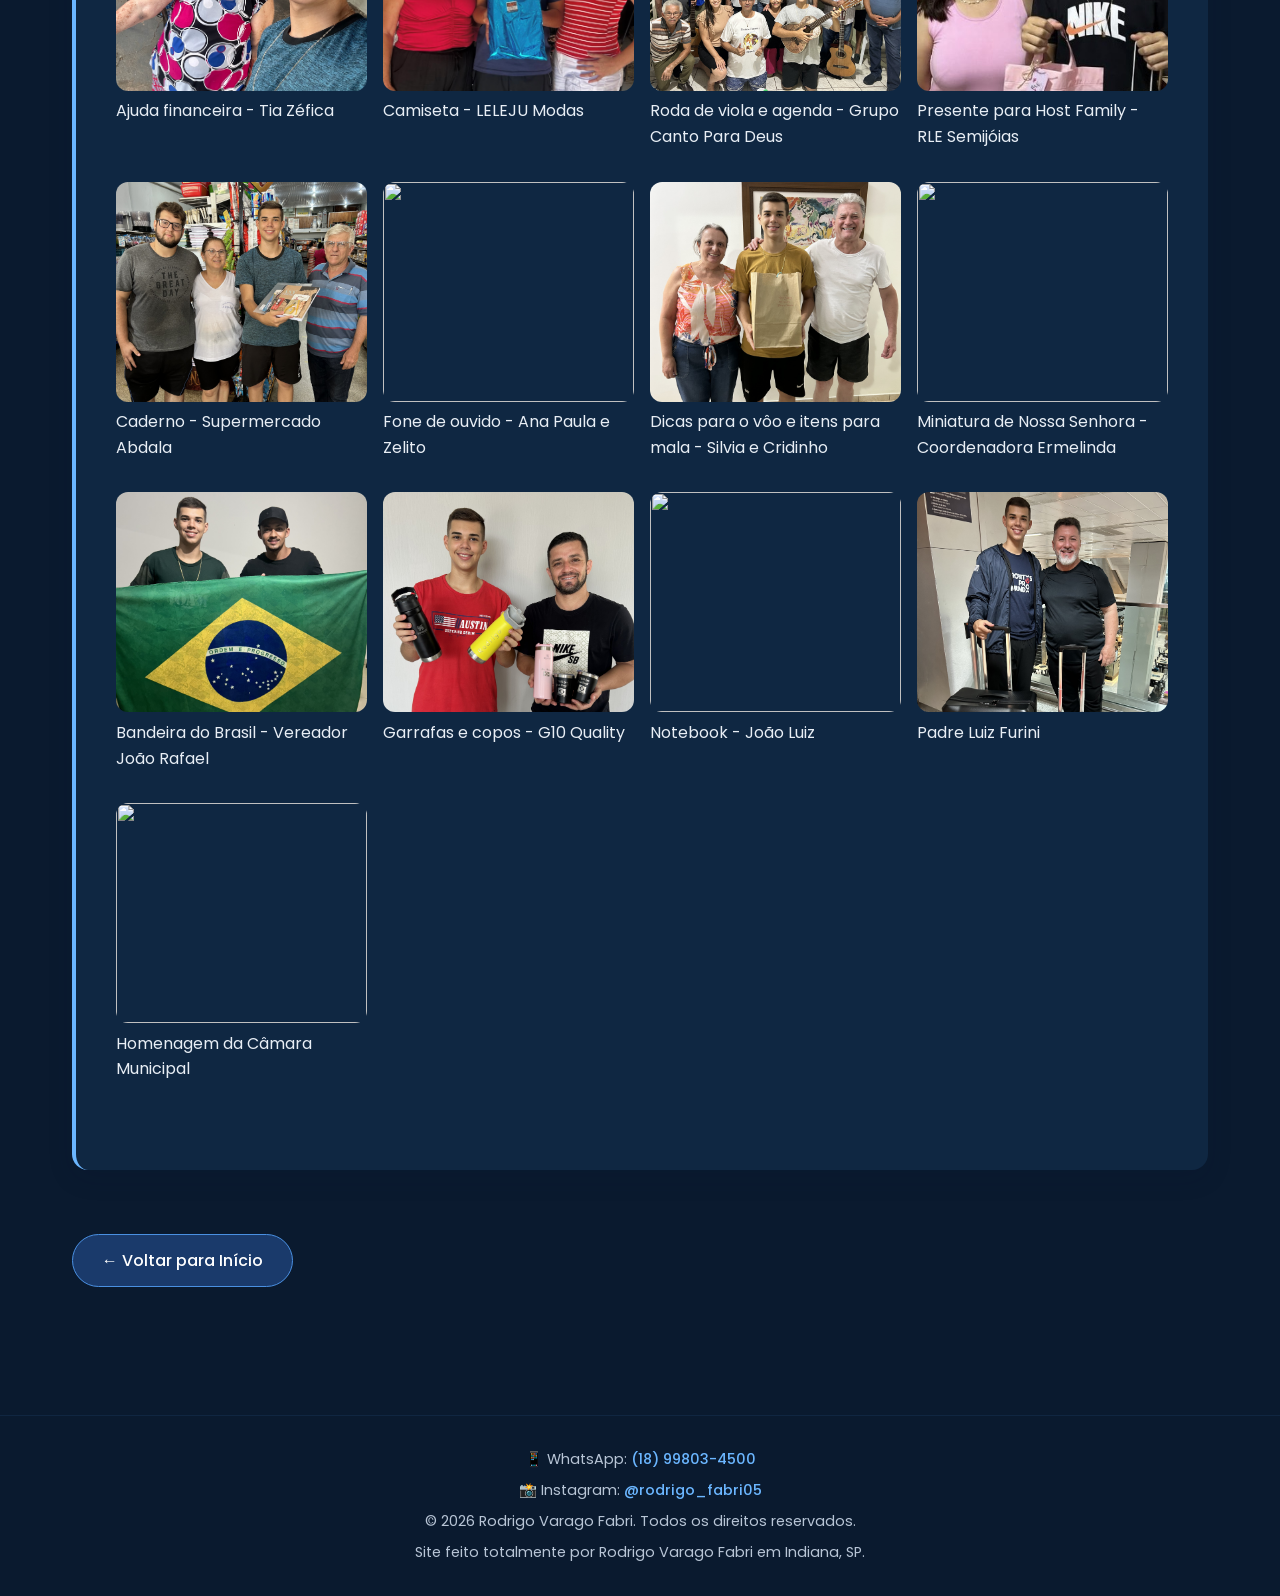
==== commit f746646f: "alterações" ====
--- a/pages/apoio.html
+++ b/pages/apoio.html
@@ -24,6 +24,8 @@
         <li><a href="medalhas.html">Medalhas</a></li>
         <li><a href="monitor.html">Monitor BEEM</a></li>
         <li><a href="gremio.html">Grêmio</a></li>
+        <li><a href="certificados.html">Certificados</a></li>
+        <li><a href="catolico.html">Católico</a></li>
       </ul>
     </nav>
   </header>
@@ -77,12 +79,12 @@
 
       <div class="gallery">
         <div class="gallery-card">
-          <img src="../images/apoio1.jpg" class="gallery-item">
+          <img src="../images/apoio/apoio1.jpg" class="gallery-item">
           <p class="caption">Notebook - João Luiz</p>
         </div>
 
         <div class="gallery-card">
-          <img src="../images/apoio0.jpg" class="gallery-item">
+          <img src="../images/apoio/apoio0.jpg" class="gallery-item">
           <p class="caption">Padre Luiz Furini</p>
         </div>
 
@@ -322,120 +324,120 @@
       <div class="gallery">
         
         <div class="gallery-card">
-          <img src="../images/apoio2.jpg" class="gallery-item">
+          <img src="../images/apoio/apoio2.jpg" class="gallery-item">
           <p class="caption">Mala - Edubolsas</p>
         </div>
         <div class="gallery-card">
-          <img src="../images/apoio3.jpg" class="gallery-item">
+          <img src="../images/apoio/apoio3.jpg" class="gallery-item">
           <p class="caption">Tênis - Gabriela Calçados</p>
         </div>
         <div class="gallery-card">
-          <img src="../images/apoio4.jpg" class="gallery-item">
+          <img src="../images/apoio/apoio4.jpg" class="gallery-item">
           <p class="caption">Kit médico - Farmácia Droga 20</p>
         </div>
         <div class="gallery-card">
-          <img src="../images/apoio5.jpg" class="gallery-item">
+          <img src="../images/apoio/apoio5.jpg" class="gallery-item">
           <p class="caption">Gestão da escola - ajuda financeira</p>
         </div>
         <div class="gallery-card">
-          <img src="../images/apoio6.jpg" class="gallery-item">
+          <img src="../images/apoio/apoio6.jpg" class="gallery-item">
           <p class="caption">Surpresa dos amigos - Cesta com cartas</p>
         </div>
         
         <div class="gallery-card">
-          <img src="../images/apoio8.jpg" class="gallery-item">
+          <img src="../images/apoio/apoio8.jpg" class="gallery-item">
           <p class="caption">Cabo de carregador - Antônio Guedes</p>
         </div>
         <div class="gallery-card">
-          <img src="../images/apoio9.jpg" class="gallery-item">
+          <img src="../images/apoio/apoio9.jpg" class="gallery-item">
           <p class="caption">Calça Jeans - Caroline Modas</p>
         </div>
         <div class="gallery-card">
-          <img src="../images/apoio10.jpg" class="gallery-item">
+          <img src="../images/apoio/apoio10.jpg" class="gallery-item">
           <p class="caption">Almoço em família - Restaurante Irani Festas</p>
         </div>
         <div class="gallery-card">
-          <img src="../images/apoio11.jpg" class="gallery-item">
+          <img src="../images/apoio/apoio11.jpg" class="gallery-item">
           <p class="caption">Mochila de viagem - Tio Neni e Tia Alessandra</p>
         </div>
         <div class="gallery-card">
-          <img src="../images/apoio12.jpg" class="gallery-item">
+          <img src="../images/apoio/apoio12.jpg" class="gallery-item">
           <p class="caption">Fone de ouvido - Tio Marcelo e Tia Camila</p>
         </div>
         <div class="gallery-card">
-          <img src="../images/apoio13.jpg" class="gallery-item">
+          <img src="../images/apoio/apoio13.jpg" class="gallery-item">
           <p class="caption">Estojo para tecnológicos - Vô João e Vó Lourdes</p>
         </div>
         <div class="gallery-card">
-          <img src="../images/apoio14.jpg" class="gallery-item">
+          <img src="../images/apoio/apoio14.jpg" class="gallery-item">
           <p class="caption">Calça de moletom - Vó Marcia e Vô Catalão</p>
         </div>
         <div class="gallery-card">
-          <img src="../images/apoio15.jpg" class="gallery-item">
+          <img src="../images/apoio/apoio15.jpg" class="gallery-item">
           <p class="caption">Chinelo - Matheus</p>
         </div>
         <div class="gallery-card">
-          <img src="../images/apoio16.jpg" class="gallery-item">
+          <img src="../images/apoio/apoio16.jpg" class="gallery-item">
           <p class="caption">Itens religiosos - Seu Paulo e Dona Isabel</p>
         </div>
         <div class="gallery-card">
-          <img src="../images/apoio17.jpg" class="gallery-item">
+          <img src="../images/apoio/apoio17.jpg" class="gallery-item">
           <p class="caption">Ajuda financeira - Sérgio e Meire</p>
         </div>
         <div class="gallery-card">
-          <img src="../images/apoio18.jpg" class="gallery-item">
+          <img src="../images/apoio/apoio18.jpg" class="gallery-item">
           <p class="caption">Pizza em São Paulo - Tio Renato | Pizzaria Camelo</p>
         </div>
         <div class="gallery-card">
-          <img src="../images/apoio19.jpg" class="gallery-item">
+          <img src="../images/apoio/apoio19.jpg" class="gallery-item">
           <p class="caption">Ajuda financeira - Tia Zéfica</p>
         </div>
         <div class="gallery-card">
-          <img src="../images/apoio20.jpg" class="gallery-item">
+          <img src="../images/apoio/apoio20.jpg" class="gallery-item">
           <p class="caption">Camiseta - LELEJU Modas</p>
         </div>
         <div class="gallery-card">
-          <img src="../images/apoio21.jpg" class="gallery-item">
+          <img src="../images/apoio/apoio21.jpg" class="gallery-item">
           <p class="caption">Roda de viola e agenda - Grupo Canto Para Deus</p>
         </div>
         <div class="gallery-card">
-          <img src="../images/apoio22.jpg" class="gallery-item">
+          <img src="../images/apoio/apoio22.jpg" class="gallery-item">
           <p class="caption">Presente para Host Family - RLE Semijóias</p>
         </div>
         <div class="gallery-card">
-          <img src="../images/apoio23.jpg" class="gallery-item">
+          <img src="../images/apoio/apoio23.jpg" class="gallery-item">
           <p class="caption">Caderno - Supermercado Abdala</p>
         </div>
         <div class="gallery-card">
-          <img src="../images/apoio24.jpg" class="gallery-item">
+          <img src="../images/apoio/apoio24.jpg" class="gallery-item">
           <p class="caption">Fone de ouvido - Ana Paula e Zelito</p>
         </div>
         <div class="gallery-card">
-          <img src="../images/apoio25.jpg" class="gallery-item">
+          <img src="../images/apoio/apoio25.jpg" class="gallery-item">
           <p class="caption">Dicas para o vôo e itens para mala - Silvia e Cridinho</p>
         </div>
         <div class="gallery-card">
-          <img src="../images/apoio26.jpg" class="gallery-item">
+          <img src="../images/apoio/apoio26.jpg" class="gallery-item">
           <p class="caption">Miniatura de Nossa Senhora - Coordenadora Ermelinda</p>
         </div>
         <div class="gallery-card">
-          <img src="../images/apoio27.jpg" class="gallery-item">
+          <img src="../images/apoio/apoio27.jpg" class="gallery-item">
           <p class="caption">Bandeira do Brasil - Vereador João Rafael</p>
         </div>
         <div class="gallery-card">
-          <img src="../images/apoio28.jpg" class="gallery-item">
+          <img src="../images/apoio/apoio28.jpg" class="gallery-item">
           <p class="caption">Garrafas e copos - G10 Quality</p>
         </div>
         <div class="gallery-card">
-          <img src="../images/apoio1.jpg" class="gallery-item">
+          <img src="../images/apoio/apoio1.jpg" class="gallery-item">
           <p class="caption">Notebook - João Luiz</p>
         </div>
         <div class="gallery-card">
-          <img src="../images/apoio0.jpg" class="gallery-item">
+          <img src="../images/apoio/apoio0.jpg" class="gallery-item">
           <p class="caption">Padre Luiz Furini</p>
         </div>
         <div class="gallery-card">
-          <img src="../images/apoio7.jpg" class="gallery-item">
+          <img src="../images/apoio/apoio7.jpg" class="gallery-item">
           <p class="caption">Homenagem da Câmara Municipal</p>
         </div>
       </div>
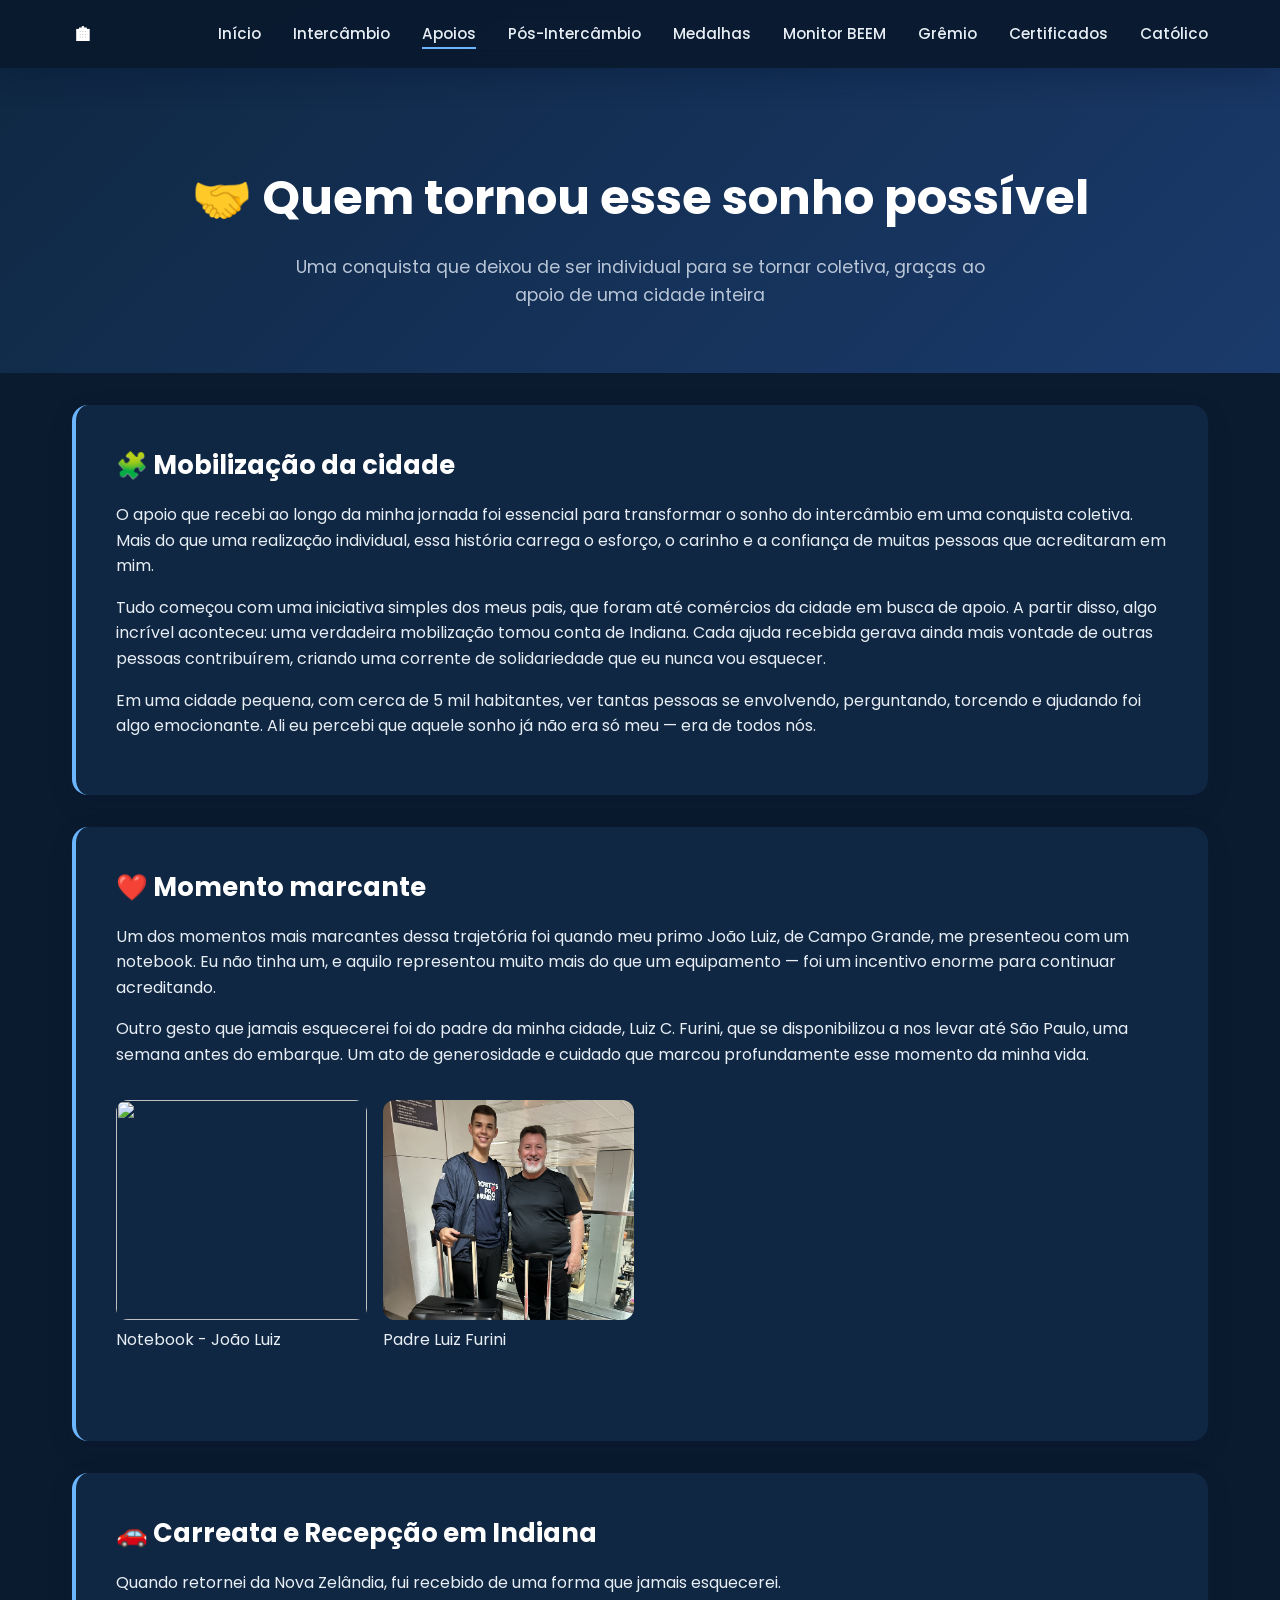
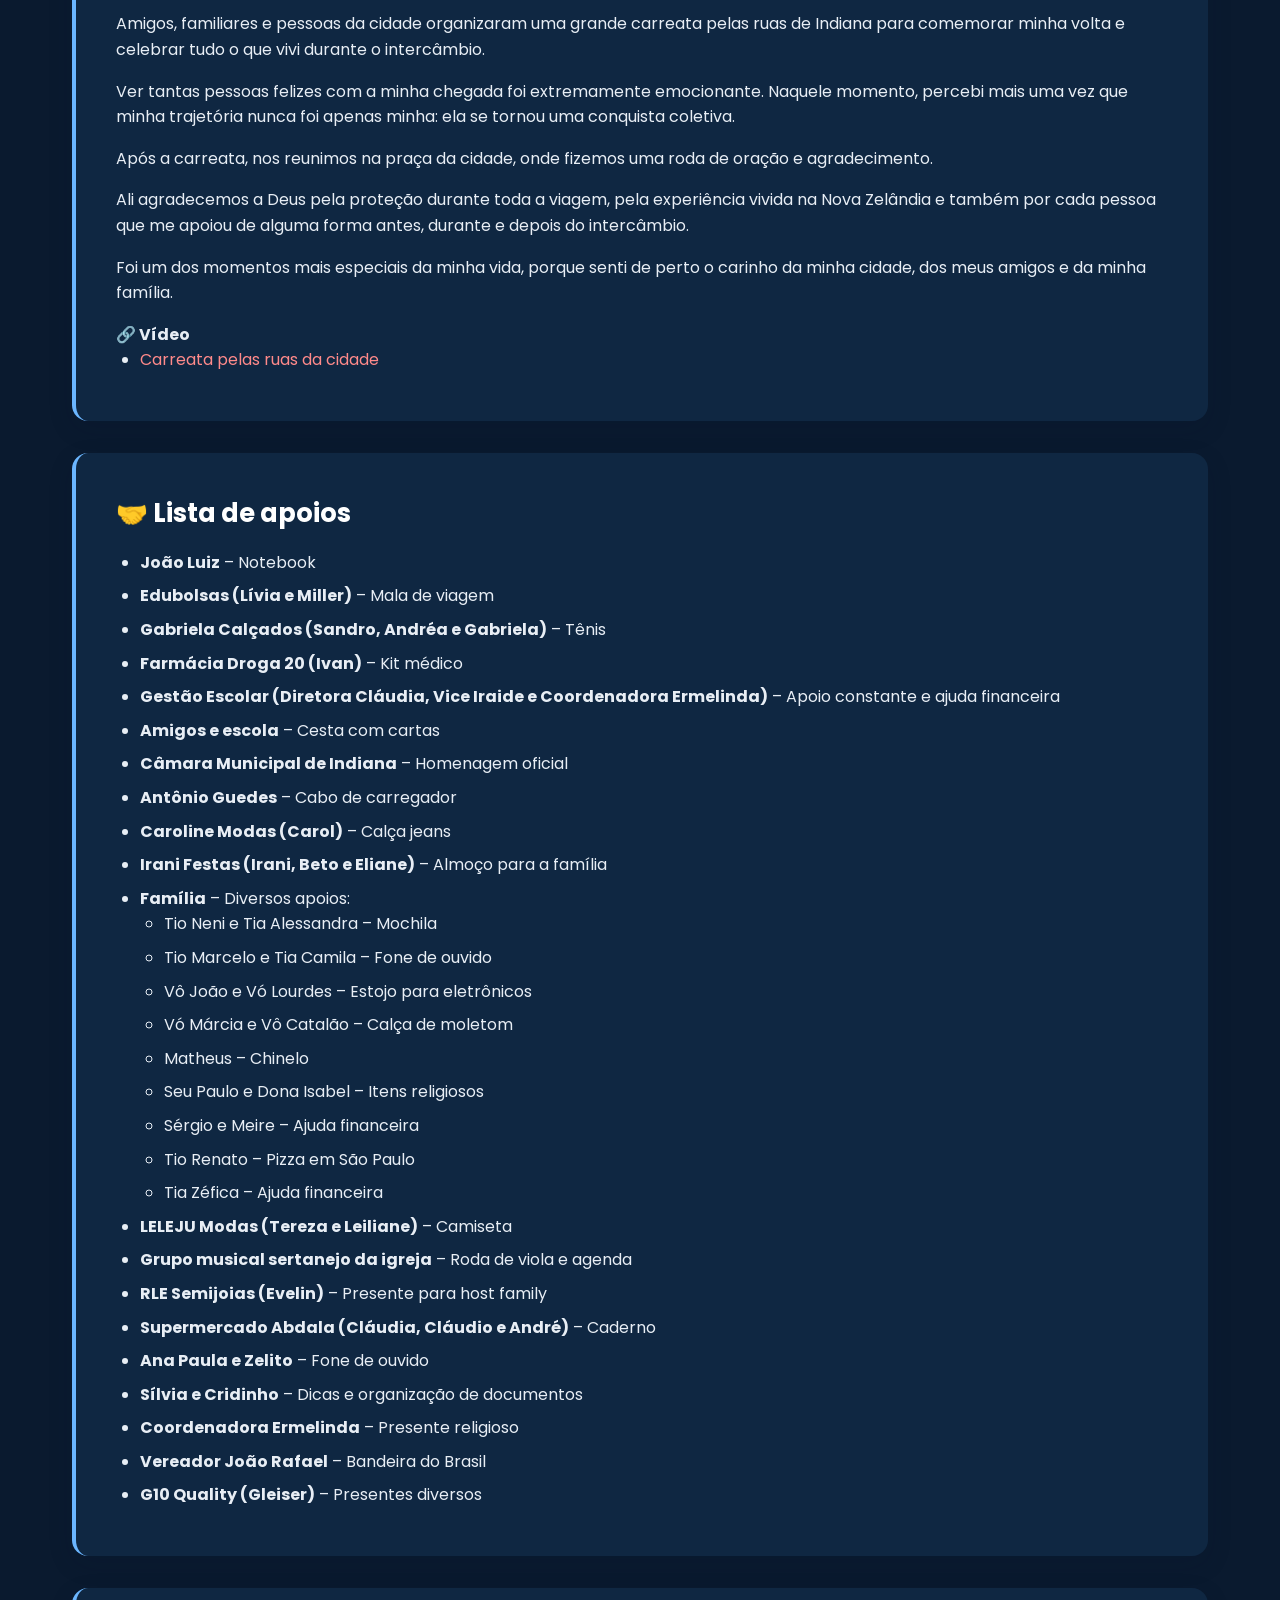
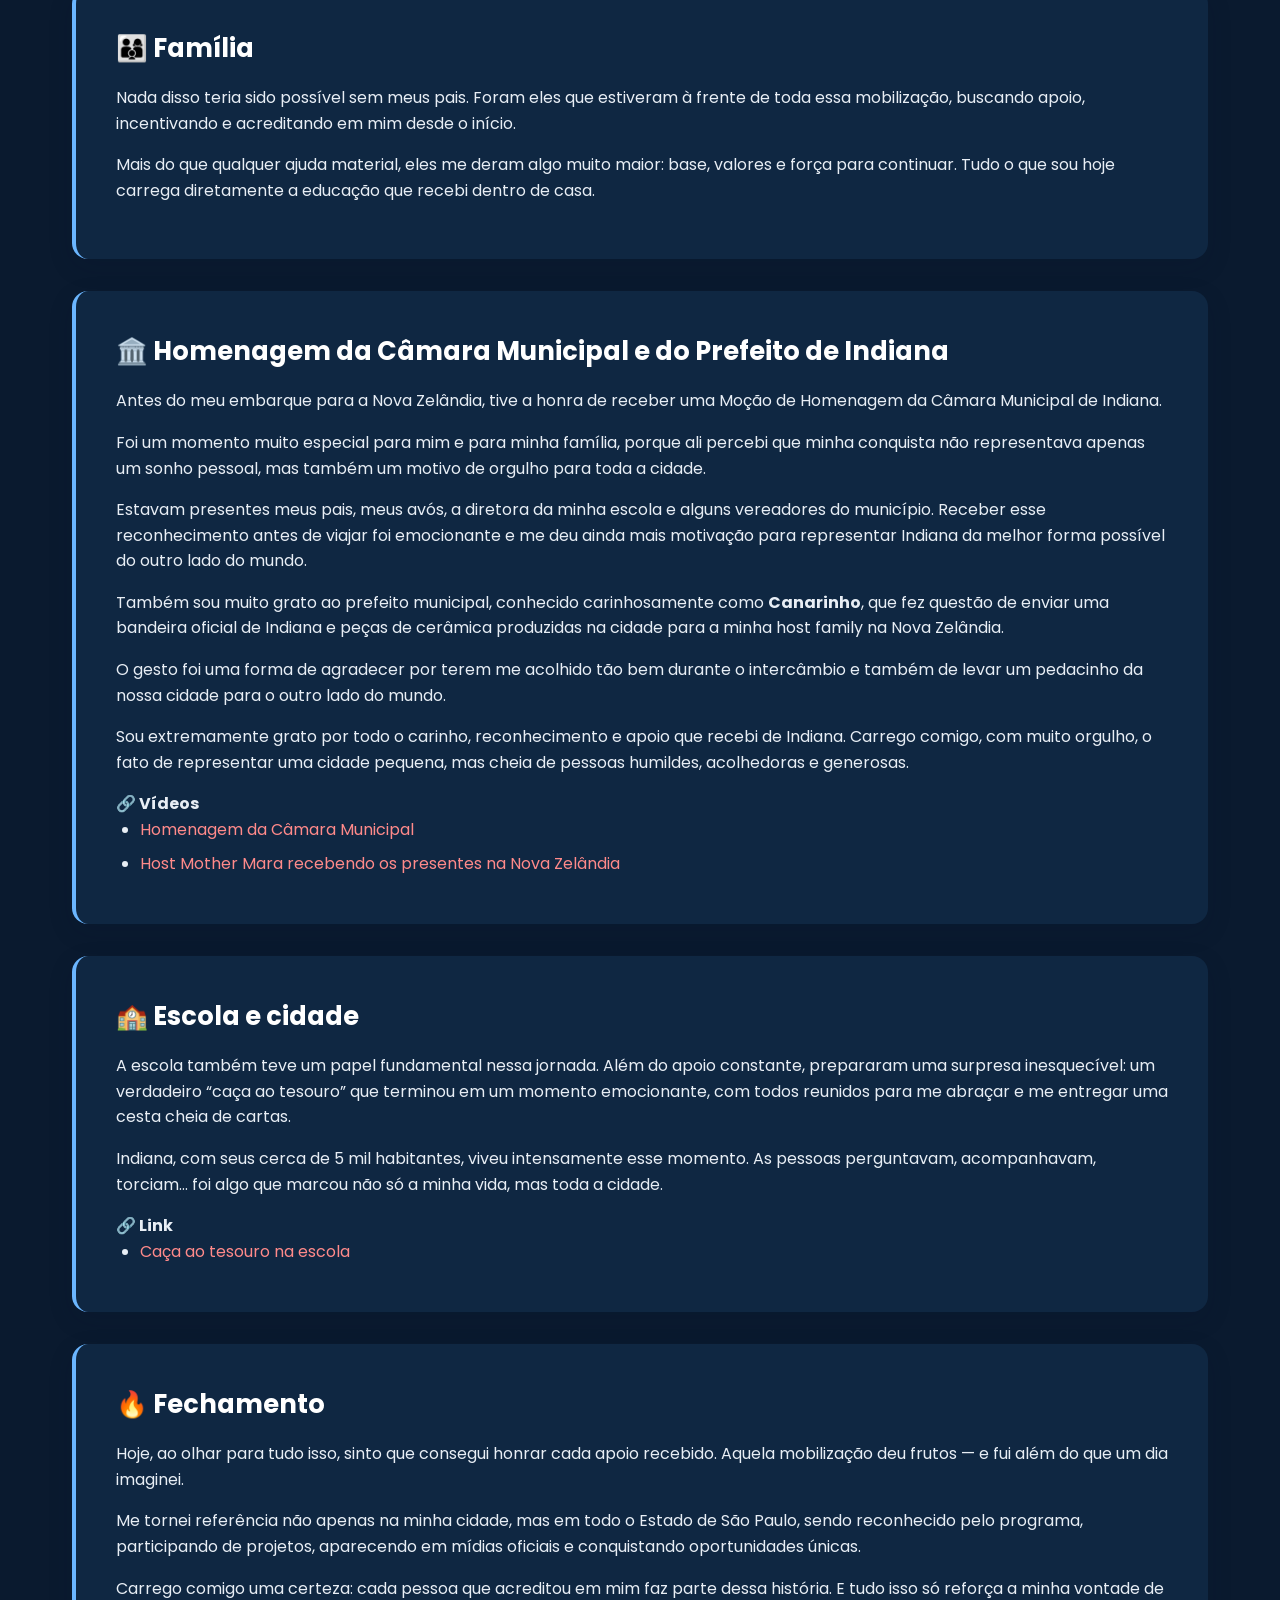
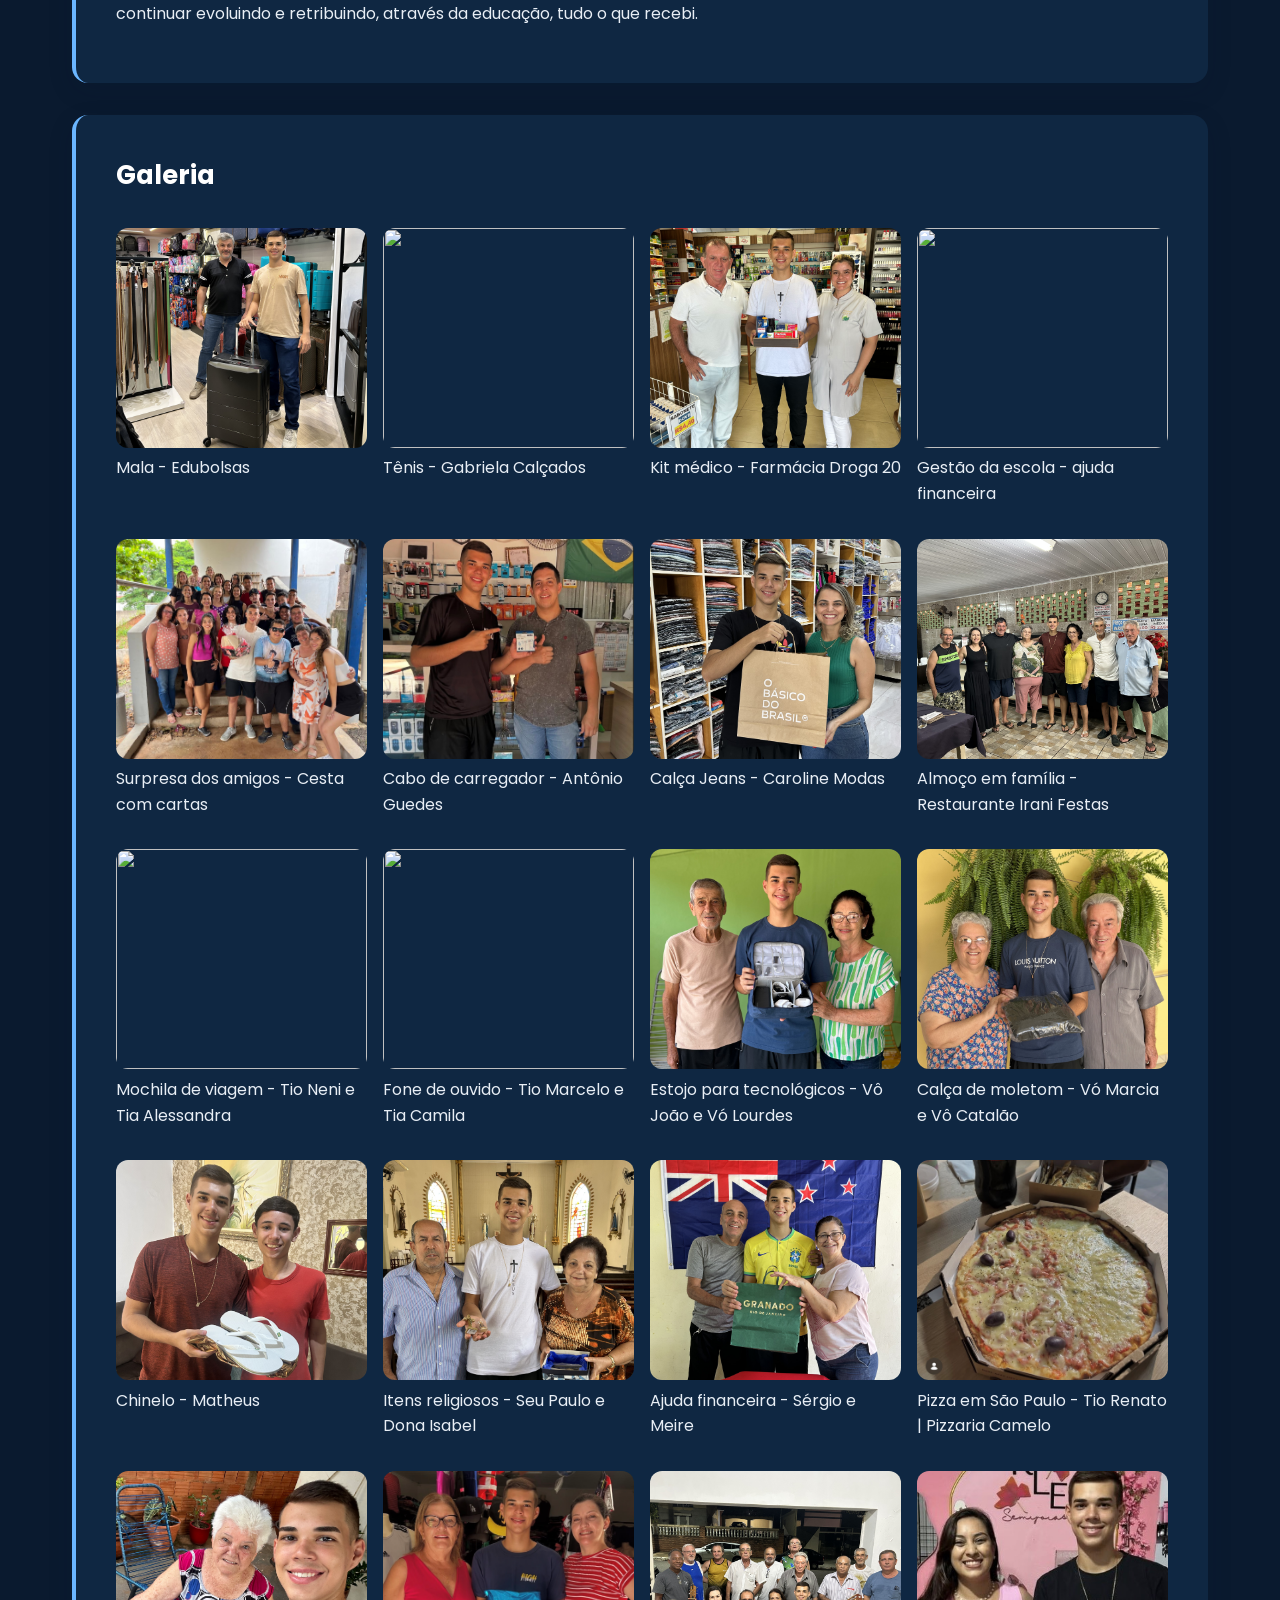
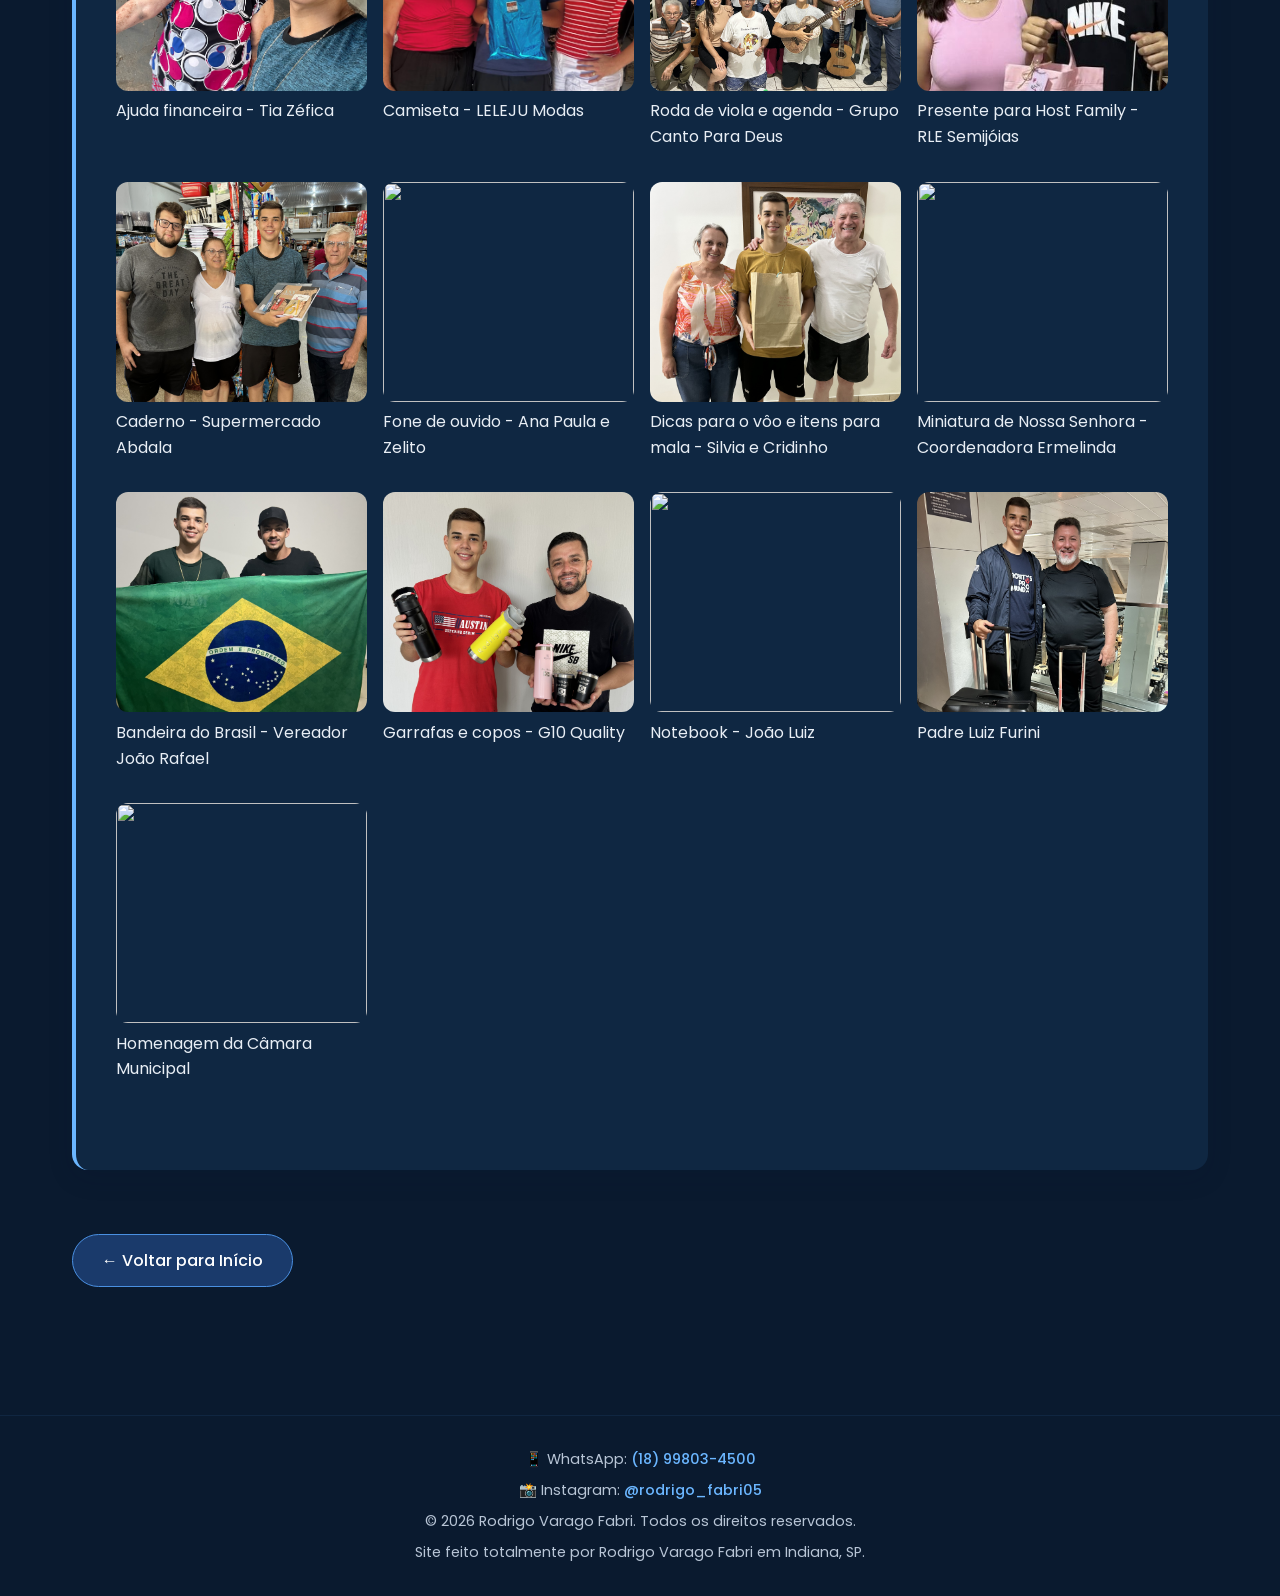
==== commit 20e1f48b: "alteração estado letra maiuscula" ====
--- a/pages/apoio.html
+++ b/pages/apoio.html
@@ -307,7 +307,7 @@
       </p>
 
       <p>
-      Me tornei referência não apenas na minha cidade, mas em todo o estado de São Paulo,
+      Me tornei referência não apenas na minha cidade, mas em todo o Estado de São Paulo,
       sendo reconhecido pelo programa, participando de projetos, aparecendo em mídias
       oficiais e conquistando oportunidades únicas.
       </p>
--- a/css/style.css
+++ b/css/style.css
@@ -759,4 +759,41 @@
 
 .links-area a:visited {
   color: #ff8a8a;
+}
+
+.skills-grid{
+  display:grid;
+  grid-template-columns:repeat(auto-fit,minmax(220px,1fr));
+  gap:1.5rem;
+  margin-top:2rem;
+}
+
+.skill-card{
+  background:rgba(255,255,255,0.04);
+  border:1px solid rgba(255,255,255,0.08);
+  border-radius:18px;
+  padding:1.5rem;
+  transition:0.3s;
+}
+
+.skill-card:hover{
+  transform:translateY(-5px);
+  border-color:#ff6b6b;
+}
+
+.skill-card span{
+  font-size:2rem;
+  display:block;
+  margin-bottom:1rem;
+}
+
+.skill-card h3{
+  margin-bottom:0.8rem;
+  color:#ffffff;
+}
+
+.skill-card p{
+  font-size:0.95rem;
+  line-height:1.6;
+  color:#d6d6d6;
 }
